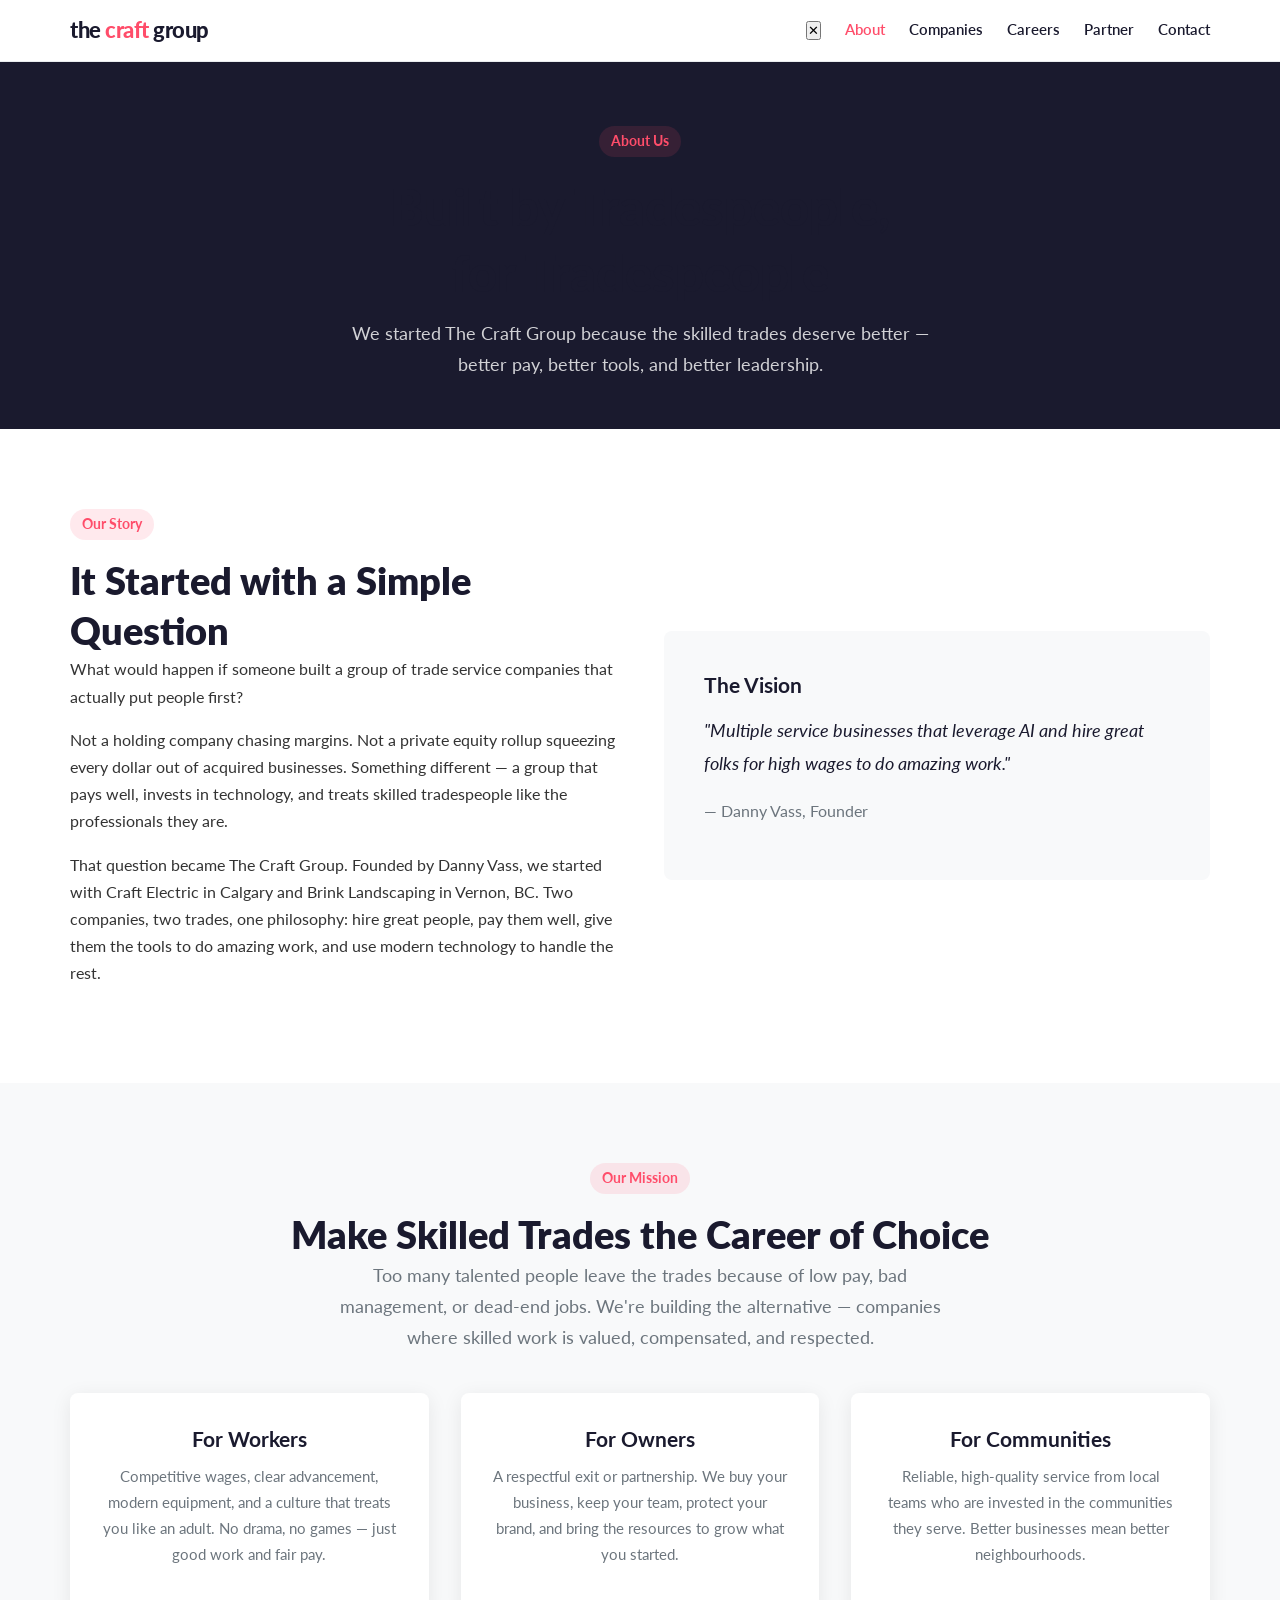
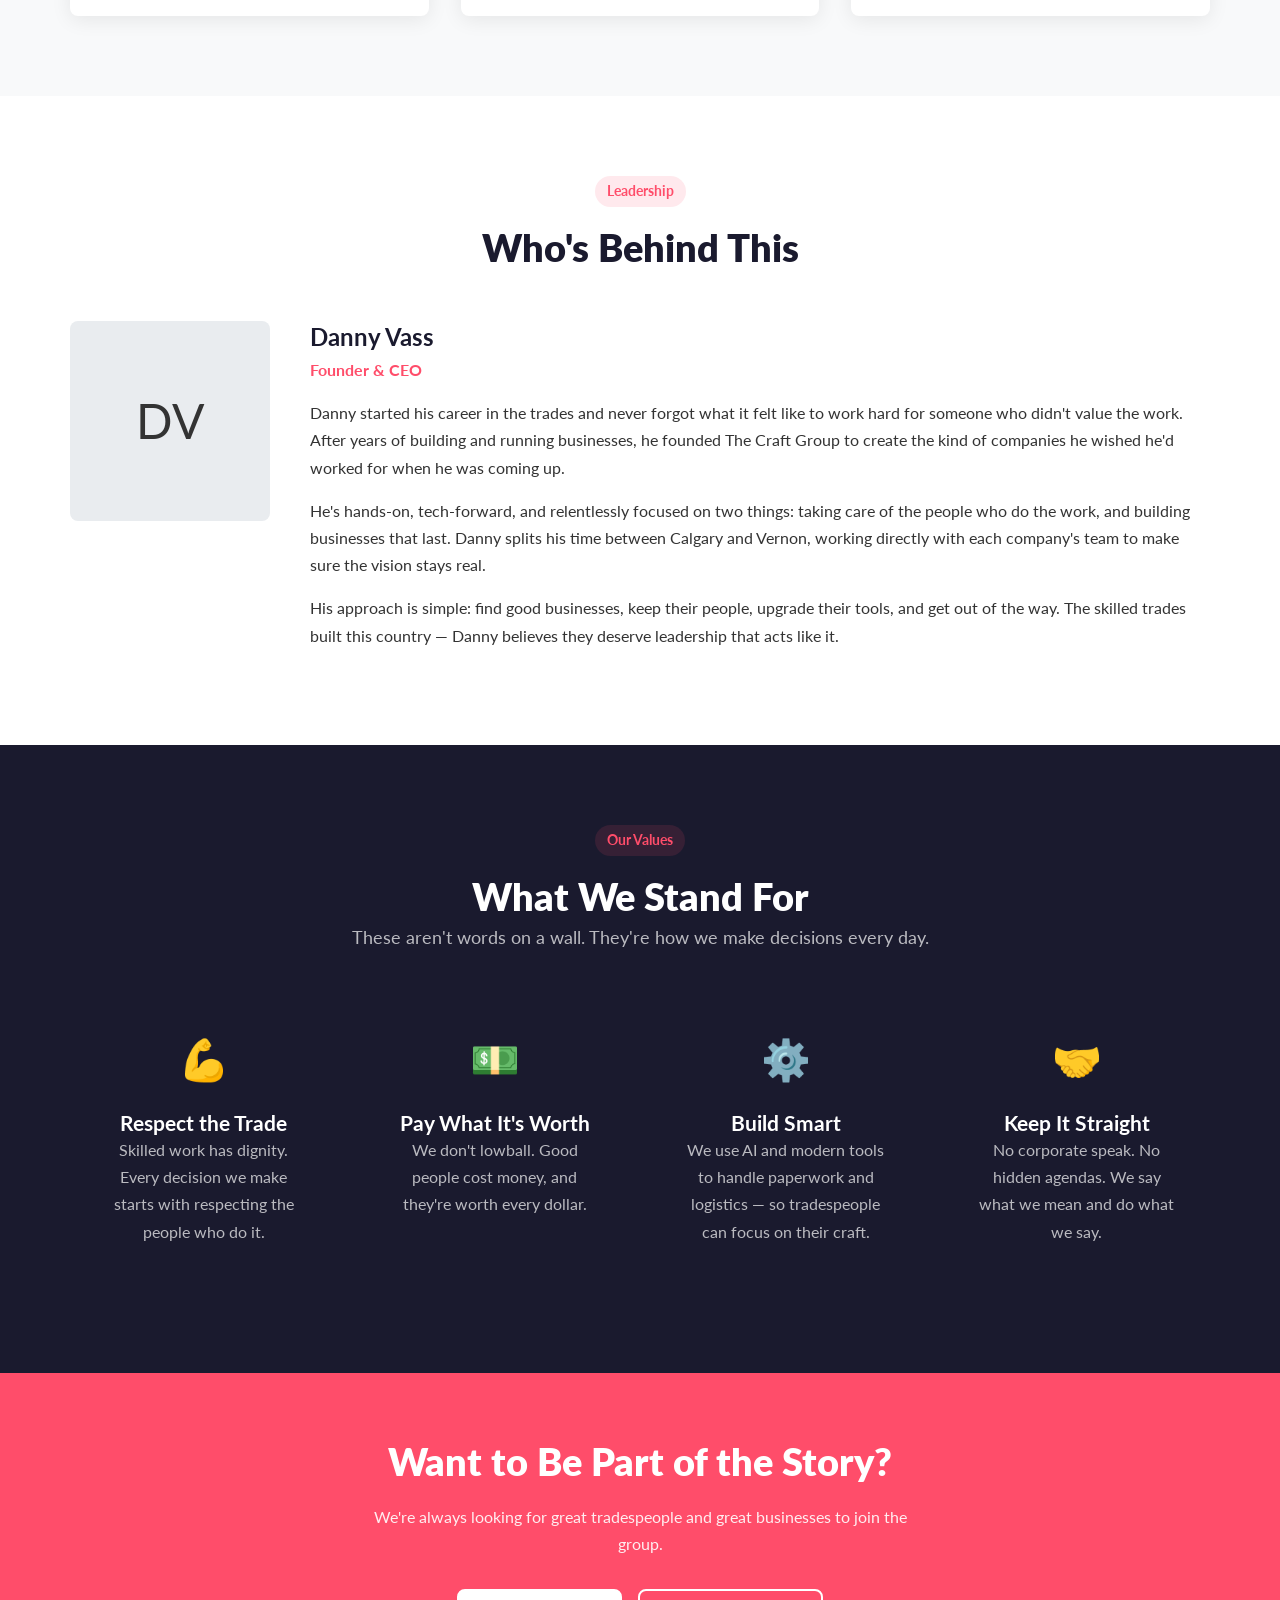
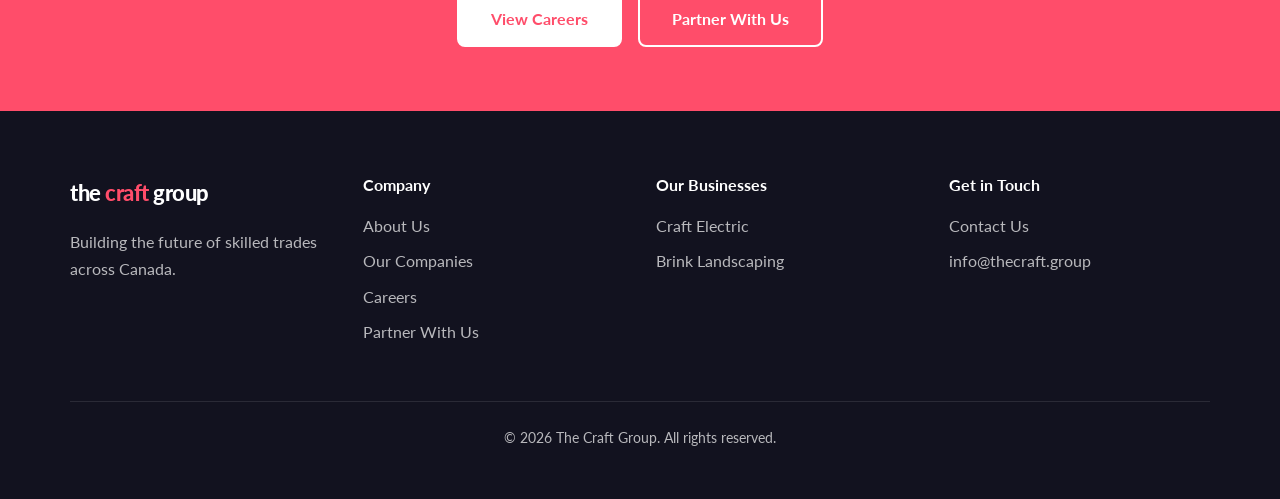
==== about.html @ dfdac496 "Initial commit: Craft Group static site" ====
<!DOCTYPE html>
<html lang="en">
<head>
  <meta charset="UTF-8">
  <meta name="viewport" content="width=device-width, initial-scale=1.0">
  <title>About — The Craft Group</title>
  <meta name="description" content="The Craft Group was founded to build something better for Canadian tradespeople and the business owners who serve them.">
  <meta property="og:title" content="About — The Craft Group">
  <meta property="og:description" content="Our story, mission, and the people behind The Craft Group.">
  <meta property="og:type" content="website">
  <link rel="preconnect" href="https://fonts.googleapis.com">
  <link href="https://fonts.googleapis.com/css2?family=Lato:wght@400;700;900&display=swap" rel="stylesheet">
  <link rel="stylesheet" href="styles.css">
</head>
<body>

  <nav class="nav">
    <div class="container">
      <a href="index.html" class="nav-logo">the <span class="craft">craft</span> group</a>
      <div class="nav-links" id="navLinks">
        <button class="nav-close" id="navClose" aria-label="Close menu">✕</button>
        <a href="about.html" class="active">About</a>
        <a href="companies.html">Companies</a>
        <a href="careers.html">Careers</a>
        <a href="partner.html">Partner</a>
        <a href="contact.html">Contact</a>
      </div>
      <button class="nav-toggle" id="navToggle" aria-label="Open menu">☰</button>
    </div>
  </nav>

  <section class="page-hero">
    <div class="container">
      <span class="tag">About Us</span>
      <h1>Built by Tradespeople,<br>for Tradespeople</h1>
      <p>We started The Craft Group because the skilled trades deserve better — better pay, better tools, and better leadership.</p>
    </div>
  </section>

  <!-- STORY -->
  <section class="section">
    <div class="container">
      <div class="two-col">
        <div>
          <span class="tag">Our Story</span>
          <h2>It Started with a Simple Question</h2>
          <p>What would happen if someone built a group of trade service companies that actually put people first?</p>
          <p>Not a holding company chasing margins. Not a private equity rollup squeezing every dollar out of acquired businesses. Something different — a group that pays well, invests in technology, and treats skilled tradespeople like the professionals they are.</p>
          <p>That question became The Craft Group. Founded by Danny Vass, we started with Craft Electric in Calgary and Brink Landscaping in Vernon, BC. Two companies, two trades, one philosophy: hire great people, pay them well, give them the tools to do amazing work, and use modern technology to handle the rest.</p>
        </div>
        <div style="background:var(--light);border-radius:var(--radius);padding:2.5rem">
          <h3 style="margin-bottom:1rem">The Vision</h3>
          <p style="font-size:1.15rem;font-style:italic;color:var(--dark);line-height:1.8">"Multiple service businesses that leverage AI and hire great folks for high wages to do amazing work."</p>
          <p style="margin-top:1rem;color:var(--gray)">— Danny Vass, Founder</p>
        </div>
      </div>
    </div>
  </section>

  <!-- MISSION -->
  <section class="section bg-light">
    <div class="container text-center">
      <span class="tag">Our Mission</span>
      <h2>Make Skilled Trades the Career of Choice</h2>
      <p class="subtitle">Too many talented people leave the trades because of low pay, bad management, or dead-end jobs. We're building the alternative — companies where skilled work is valued, compensated, and respected.</p>
      <div class="grid-3">
        <div class="card">
          <h3>For Workers</h3>
          <p>Competitive wages, clear advancement, modern equipment, and a culture that treats you like an adult. No drama, no games — just good work and fair pay.</p>
        </div>
        <div class="card">
          <h3>For Owners</h3>
          <p>A respectful exit or partnership. We buy your business, keep your team, protect your brand, and bring the resources to grow what you started.</p>
        </div>
        <div class="card">
          <h3>For Communities</h3>
          <p>Reliable, high-quality service from local teams who are invested in the communities they serve. Better businesses mean better neighbourhoods.</p>
        </div>
      </div>
    </div>
  </section>

  <!-- LEADERSHIP -->
  <section class="section">
    <div class="container">
      <div class="text-center" style="margin-bottom:3rem">
        <span class="tag">Leadership</span>
        <h2>Who's Behind This</h2>
      </div>
      <div class="leader">
        <div class="leader-photo">DV</div>
        <div class="leader-info">
          <h3>Danny Vass</h3>
          <div class="role">Founder & CEO</div>
          <p>Danny started his career in the trades and never forgot what it felt like to work hard for someone who didn't value the work. After years of building and running businesses, he founded The Craft Group to create the kind of companies he wished he'd worked for when he was coming up.</p>
          <p>He's hands-on, tech-forward, and relentlessly focused on two things: taking care of the people who do the work, and building businesses that last. Danny splits his time between Calgary and Vernon, working directly with each company's team to make sure the vision stays real.</p>
          <p>His approach is simple: find good businesses, keep their people, upgrade their tools, and get out of the way. The skilled trades built this country — Danny believes they deserve leadership that acts like it.</p>
        </div>
      </div>
    </div>
  </section>

  <!-- VALUES -->
  <section class="section bg-dark">
    <div class="container text-center">
      <span class="tag">Our Values</span>
      <h2>What We Stand For</h2>
      <p class="subtitle" style="color:rgba(255,255,255,.7)">These aren't words on a wall. They're how we make decisions every day.</p>
      <div class="grid-4">
        <div class="value-card">
          <div class="value-icon">💪</div>
          <h3>Respect the Trade</h3>
          <p style="color:rgba(255,255,255,.7)">Skilled work has dignity. Every decision we make starts with respecting the people who do it.</p>
        </div>
        <div class="value-card">
          <div class="value-icon">💵</div>
          <h3>Pay What It's Worth</h3>
          <p style="color:rgba(255,255,255,.7)">We don't lowball. Good people cost money, and they're worth every dollar.</p>
        </div>
        <div class="value-card">
          <div class="value-icon">⚙️</div>
          <h3>Build Smart</h3>
          <p style="color:rgba(255,255,255,.7)">We use AI and modern tools to handle paperwork and logistics — so tradespeople can focus on their craft.</p>
        </div>
        <div class="value-card">
          <div class="value-icon">🤝</div>
          <h3>Keep It Straight</h3>
          <p style="color:rgba(255,255,255,.7)">No corporate speak. No hidden agendas. We say what we mean and do what we say.</p>
        </div>
      </div>
    </div>
  </section>

  <!-- CTA -->
  <section class="cta-band">
    <div class="container">
      <h2>Want to Be Part of the Story?</h2>
      <p>We're always looking for great tradespeople and great businesses to join the group.</p>
      <div class="btn-group center">
        <a href="careers.html" class="btn">View Careers</a>
        <a href="partner.html" class="btn" style="background:transparent;border-color:#fff;color:#fff">Partner With Us</a>
      </div>
    </div>
  </section>

  <footer class="footer">
    <div class="container">
      <div class="footer-grid">
        <div>
          <div class="nav-logo" style="margin-bottom:1rem;color:#fff">the <span class="craft" style="color:var(--primary)">craft</span> group</div>
          <p>Building the future of skilled trades across Canada.</p>
        </div>
        <div>
          <h4>Company</h4>
          <ul class="footer-links">
            <li><a href="about.html">About Us</a></li>
            <li><a href="companies.html">Our Companies</a></li>
            <li><a href="careers.html">Careers</a></li>
            <li><a href="partner.html">Partner With Us</a></li>
          </ul>
        </div>
        <div>
          <h4>Our Businesses</h4>
          <ul class="footer-links">
            <li><a href="https://craftelectric.ca" target="_blank">Craft Electric</a></li>
            <li><a href="https://brinklandscaping.com" target="_blank">Brink Landscaping</a></li>
          </ul>
        </div>
        <div>
          <h4>Get in Touch</h4>
          <ul class="footer-links">
            <li><a href="contact.html">Contact Us</a></li>
            <li><a href="mailto:info@thecraft.group">info@thecraft.group</a></li>
          </ul>
        </div>
      </div>
      <div class="footer-bottom">
        <p>&copy; 2026 The Craft Group. All rights reserved.</p>
      </div>
    </div>
  </footer>

  <script>
    const toggle=document.getElementById('navToggle');const links=document.getElementById('navLinks');const close=document.getElementById('navClose');
    toggle.addEventListener('click',()=>links.classList.add('open'));close.addEventListener('click',()=>links.classList.remove('open'));
    links.querySelectorAll('a').forEach(a=>a.addEventListener('click',()=>links.classList.remove('open')));
  </script>
</body>
</html>
---- styles.css ----
/* ===== RESET & BASE ===== */
*,*::before,*::after{box-sizing:border-box;margin:0;padding:0}
:root{
  --primary:#FF4D6A;
  --primary-dark:#e0435d;
  --dark:#1a1a2e;
  --darker:#12121f;
  --light:#f8f9fa;
  --white:#ffffff;
  --gray:#6c757d;
  --gray-light:#e9ecef;
  --radius:8px;
  --shadow:0 4px 20px rgba(0,0,0,.08);
  --shadow-hover:0 8px 30px rgba(0,0,0,.12);
  --transition:all .3s ease;
}
html{scroll-behavior:smooth;font-size:16px}
body{font-family:'Lato',sans-serif;color:#333;line-height:1.7;background:var(--white)}
img{max-width:100%;display:block}
a{color:var(--primary);text-decoration:none;transition:var(--transition)}
a:hover{color:var(--primary-dark)}
ul{list-style:none}
h1,h2,h3,h4{line-height:1.3;color:var(--dark)}
h1{font-size:clamp(2rem,5vw,3.2rem);font-weight:900}
h2{font-size:clamp(1.6rem,4vw,2.4rem);font-weight:800}
h3{font-size:1.3rem;font-weight:700}
p{margin-bottom:1rem}

/* ===== UTILITY ===== */
.container{width:90%;max-width:1140px;margin:0 auto}
.section{padding:5rem 0}
.section-sm{padding:3rem 0}
.text-center{text-align:center}
.text-primary{color:var(--primary)}
.bg-dark{background:var(--dark);color:var(--white)}
.bg-dark h1,.bg-dark h2,.bg-dark h3,.bg-dark p{color:var(--white)}
.bg-light{background:var(--light)}
.tag{display:inline-block;background:rgba(255,77,106,.12);color:var(--primary);padding:.25rem .75rem;border-radius:20px;font-size:.85rem;font-weight:700;margin-bottom:1rem}
.subtitle{font-size:1.15rem;color:var(--gray);max-width:640px;margin:0 auto 2.5rem}

/* ===== BUTTONS ===== */
.btn{display:inline-block;padding:.85rem 2rem;border-radius:var(--radius);font-weight:700;font-size:1rem;cursor:pointer;transition:var(--transition);border:2px solid transparent;text-align:center}
.btn-primary{background:var(--primary);color:var(--white);border-color:var(--primary)}
.btn-primary:hover{background:var(--primary-dark);border-color:var(--primary-dark);color:#fff;transform:translateY(-2px);box-shadow:0 6px 20px rgba(255,77,106,.35)}
.btn-outline{background:transparent;color:var(--white);border-color:var(--white)}
.btn-outline:hover{background:var(--white);color:var(--dark);transform:translateY(-2px)}
.btn-outline-dark{background:transparent;color:var(--dark);border-color:var(--dark)}
.btn-outline-dark:hover{background:var(--dark);color:var(--white);transform:translateY(-2px)}
.btn-group{display:flex;gap:1rem;flex-wrap:wrap}
.btn-group.center{justify-content:center}

/* ===== NAV ===== */
.nav{position:sticky;top:0;z-index:1000;background:rgba(255,255,255,.97);backdrop-filter:blur(10px);border-bottom:1px solid var(--gray-light);padding:.75rem 0}
.nav .container{display:flex;align-items:center;justify-content:space-between}
.nav-logo{font-size:1.35rem;font-weight:900;color:var(--dark);letter-spacing:-.5px}
.nav-logo .craft{color:var(--primary)}
.nav-links{display:flex;gap:1.5rem;align-items:center}
.nav-links a{color:var(--dark);font-weight:600;font-size:.95rem;position:relative}
.nav-links a:hover{color:var(--primary)}
.nav-links a.active{color:var(--primary)}
.nav-toggle{display:none;background:none;border:none;font-size:1.5rem;cursor:pointer;color:var(--dark)}

@media(max-width:768px){
  .nav-links{position:fixed;top:0;right:-100%;width:70%;max-width:300px;height:100vh;background:var(--white);flex-direction:column;padding:5rem 2rem 2rem;gap:1.5rem;box-shadow:-4px 0 20px rgba(0,0,0,.1);transition:right .3s ease;z-index:1001}
  .nav-links.open{right:0}
  .nav-toggle{display:block;z-index:1002}
  .nav-close{position:absolute;top:1rem;right:1rem;background:none;border:none;font-size:1.5rem;cursor:pointer}
}

/* ===== HERO ===== */
.hero{background:var(--dark);color:var(--white);padding:6rem 0 5rem;position:relative;overflow:hidden}
.hero::before{content:'';position:absolute;top:-50%;right:-20%;width:600px;height:600px;background:radial-gradient(circle,rgba(255,77,106,.15) 0%,transparent 70%);border-radius:50%}
.hero h1{margin-bottom:1.25rem}
.hero p{font-size:1.2rem;color:rgba(255,255,255,.8);max-width:600px;margin-bottom:2rem}
.hero .btn-group{margin-top:.5rem}

/* ===== CARDS ===== */
.card{background:var(--white);border-radius:var(--radius);padding:2rem;box-shadow:var(--shadow);transition:var(--transition)}
.card:hover{box-shadow:var(--shadow-hover);transform:translateY(-4px)}
.card-icon{width:56px;height:56px;background:rgba(255,77,106,.1);border-radius:12px;display:flex;align-items:center;justify-content:center;font-size:1.5rem;margin-bottom:1.25rem}
.card h3{margin-bottom:.75rem}
.card p{color:var(--gray);font-size:.95rem}

.grid-2{display:grid;grid-template-columns:repeat(auto-fit,minmax(300px,1fr));gap:2rem}
.grid-3{display:grid;grid-template-columns:repeat(auto-fit,minmax(280px,1fr));gap:2rem}
.grid-4{display:grid;grid-template-columns:repeat(auto-fit,minmax(250px,1fr));gap:1.5rem}

/* ===== STATS ===== */
.stats{display:grid;grid-template-columns:repeat(auto-fit,minmax(180px,1fr));gap:2rem;text-align:center}
.stat-number{font-size:2.8rem;font-weight:900;color:var(--primary);line-height:1}
.stat-label{font-size:.95rem;color:var(--gray);margin-top:.5rem}

/* ===== COMPANY CARD ===== */
.company-card{border:2px solid var(--gray-light);border-radius:var(--radius);padding:2.5rem;transition:var(--transition);text-align:center}
.company-card:hover{border-color:var(--primary);box-shadow:var(--shadow-hover);transform:translateY(-4px)}
.company-card .company-name{font-size:1.6rem;font-weight:800;margin-bottom:.5rem}
.company-card .company-location{color:var(--gray);font-size:.95rem;margin-bottom:1rem}
.company-card p{color:#555}
.company-card .btn{margin-top:1.5rem}

/* ===== STEPS ===== */
.steps{counter-reset:step}
.step{counter-increment:step;position:relative;padding-left:4.5rem;margin-bottom:2.5rem}
.step::before{content:counter(step);position:absolute;left:0;top:0;width:3.2rem;height:3.2rem;background:var(--primary);color:var(--white);border-radius:50%;display:flex;align-items:center;justify-content:center;font-weight:800;font-size:1.2rem}
.step h3{margin-bottom:.5rem}
.step p{color:var(--gray)}

/* ===== FORM ===== */
.form-group{margin-bottom:1.25rem}
.form-group label{display:block;font-weight:700;margin-bottom:.4rem;font-size:.95rem}
.form-group input,.form-group textarea,.form-group select{width:100%;padding:.8rem 1rem;border:2px solid var(--gray-light);border-radius:var(--radius);font-family:'Lato',sans-serif;font-size:1rem;transition:var(--transition)}
.form-group input:focus,.form-group textarea:focus,.form-group select:focus{outline:none;border-color:var(--primary);box-shadow:0 0 0 3px rgba(255,77,106,.15)}
textarea{resize:vertical;min-height:120px}
.form-card{background:var(--white);border-radius:var(--radius);padding:2.5rem;box-shadow:var(--shadow);max-width:640px;margin:0 auto}

/* ===== FAQ ===== */
.faq-item{border-bottom:1px solid var(--gray-light);padding:1.25rem 0}
.faq-q{font-weight:700;font-size:1.05rem;cursor:pointer;display:flex;justify-content:space-between;align-items:center}
.faq-q::after{content:'+';font-size:1.4rem;color:var(--primary);transition:var(--transition)}
.faq-item.open .faq-q::after{content:'−'}
.faq-a{max-height:0;overflow:hidden;transition:max-height .3s ease;color:var(--gray)}
.faq-item.open .faq-a{max-height:500px;padding-top:.75rem}

/* ===== BENEFITS ===== */
.benefit{display:flex;gap:1rem;margin-bottom:1.5rem}
.benefit-icon{flex-shrink:0;width:44px;height:44px;background:rgba(255,77,106,.1);border-radius:10px;display:flex;align-items:center;justify-content:center;font-size:1.2rem}
.benefit h4{margin-bottom:.25rem}
.benefit p{color:var(--gray);font-size:.95rem;margin:0}

/* ===== JOB CARDS ===== */
.job-card{border:2px solid var(--gray-light);border-radius:var(--radius);padding:1.75rem;transition:var(--transition)}
.job-card:hover{border-color:var(--primary);box-shadow:var(--shadow)}
.job-card h3{margin-bottom:.25rem}
.job-meta{color:var(--gray);font-size:.9rem;margin-bottom:.75rem}
.job-tags{display:flex;gap:.5rem;flex-wrap:wrap;margin-bottom:1rem}
.job-tag{background:var(--light);color:var(--gray);padding:.2rem .6rem;border-radius:4px;font-size:.8rem;font-weight:600}

/* ===== VALUES ===== */
.value-card{text-align:center;padding:2rem}
.value-icon{font-size:2.5rem;margin-bottom:1rem}

/* ===== CTA BAND ===== */
.cta-band{background:var(--primary);color:var(--white);padding:4rem 0;text-align:center}
.cta-band h2{color:var(--white);margin-bottom:1rem}
.cta-band p{color:rgba(255,255,255,.9);max-width:540px;margin:0 auto 2rem}
.cta-band .btn{background:var(--white);color:var(--primary);border-color:var(--white)}
.cta-band .btn:hover{background:transparent;color:var(--white);transform:translateY(-2px)}

/* ===== FOOTER ===== */
.footer{background:var(--darker);color:rgba(255,255,255,.7);padding:4rem 0 2rem}
.footer h4{color:var(--white);margin-bottom:1rem;font-size:1rem}
.footer a{color:rgba(255,255,255,.7)}
.footer a:hover{color:var(--primary)}
.footer-grid{display:grid;grid-template-columns:repeat(auto-fit,minmax(200px,1fr));gap:2rem;margin-bottom:3rem}
.footer-links li{margin-bottom:.5rem}
.footer-bottom{border-top:1px solid rgba(255,255,255,.1);padding-top:1.5rem;text-align:center;font-size:.9rem}

/* ===== LEADER ===== */
.leader{display:flex;gap:2.5rem;align-items:flex-start;flex-wrap:wrap}
.leader-photo{width:200px;height:200px;border-radius:var(--radius);background:var(--gray-light);display:flex;align-items:center;justify-content:center;font-size:3rem;flex-shrink:0}
.leader-info{flex:1;min-width:280px}
.leader-info h3{font-size:1.5rem;margin-bottom:.25rem}
.leader-info .role{color:var(--primary);font-weight:700;margin-bottom:1rem}

/* ===== PAGE HERO (smaller) ===== */
.page-hero{background:var(--dark);color:var(--white);padding:4rem 0 3rem;text-align:center}
.page-hero h1{margin-bottom:.75rem}
.page-hero p{color:rgba(255,255,255,.8);font-size:1.15rem;max-width:600px;margin:0 auto}

/* ===== TEASER ===== */
.teaser{border:2px dashed var(--gray-light);border-radius:var(--radius);padding:3rem;text-align:center;color:var(--gray)}
.teaser h3{color:var(--gray)}

/* ===== TWO COL ===== */
.two-col{display:grid;grid-template-columns:1fr 1fr;gap:3rem;align-items:center}
@media(max-width:768px){.two-col{grid-template-columns:1fr}}

/* ===== RESPONSIVE ===== */
@media(max-width:768px){
  .hero{padding:4rem 0 3rem}
  .section{padding:3.5rem 0}
  .stats{grid-template-columns:repeat(2,1fr)}
  .leader{flex-direction:column;align-items:center;text-align:center}
}
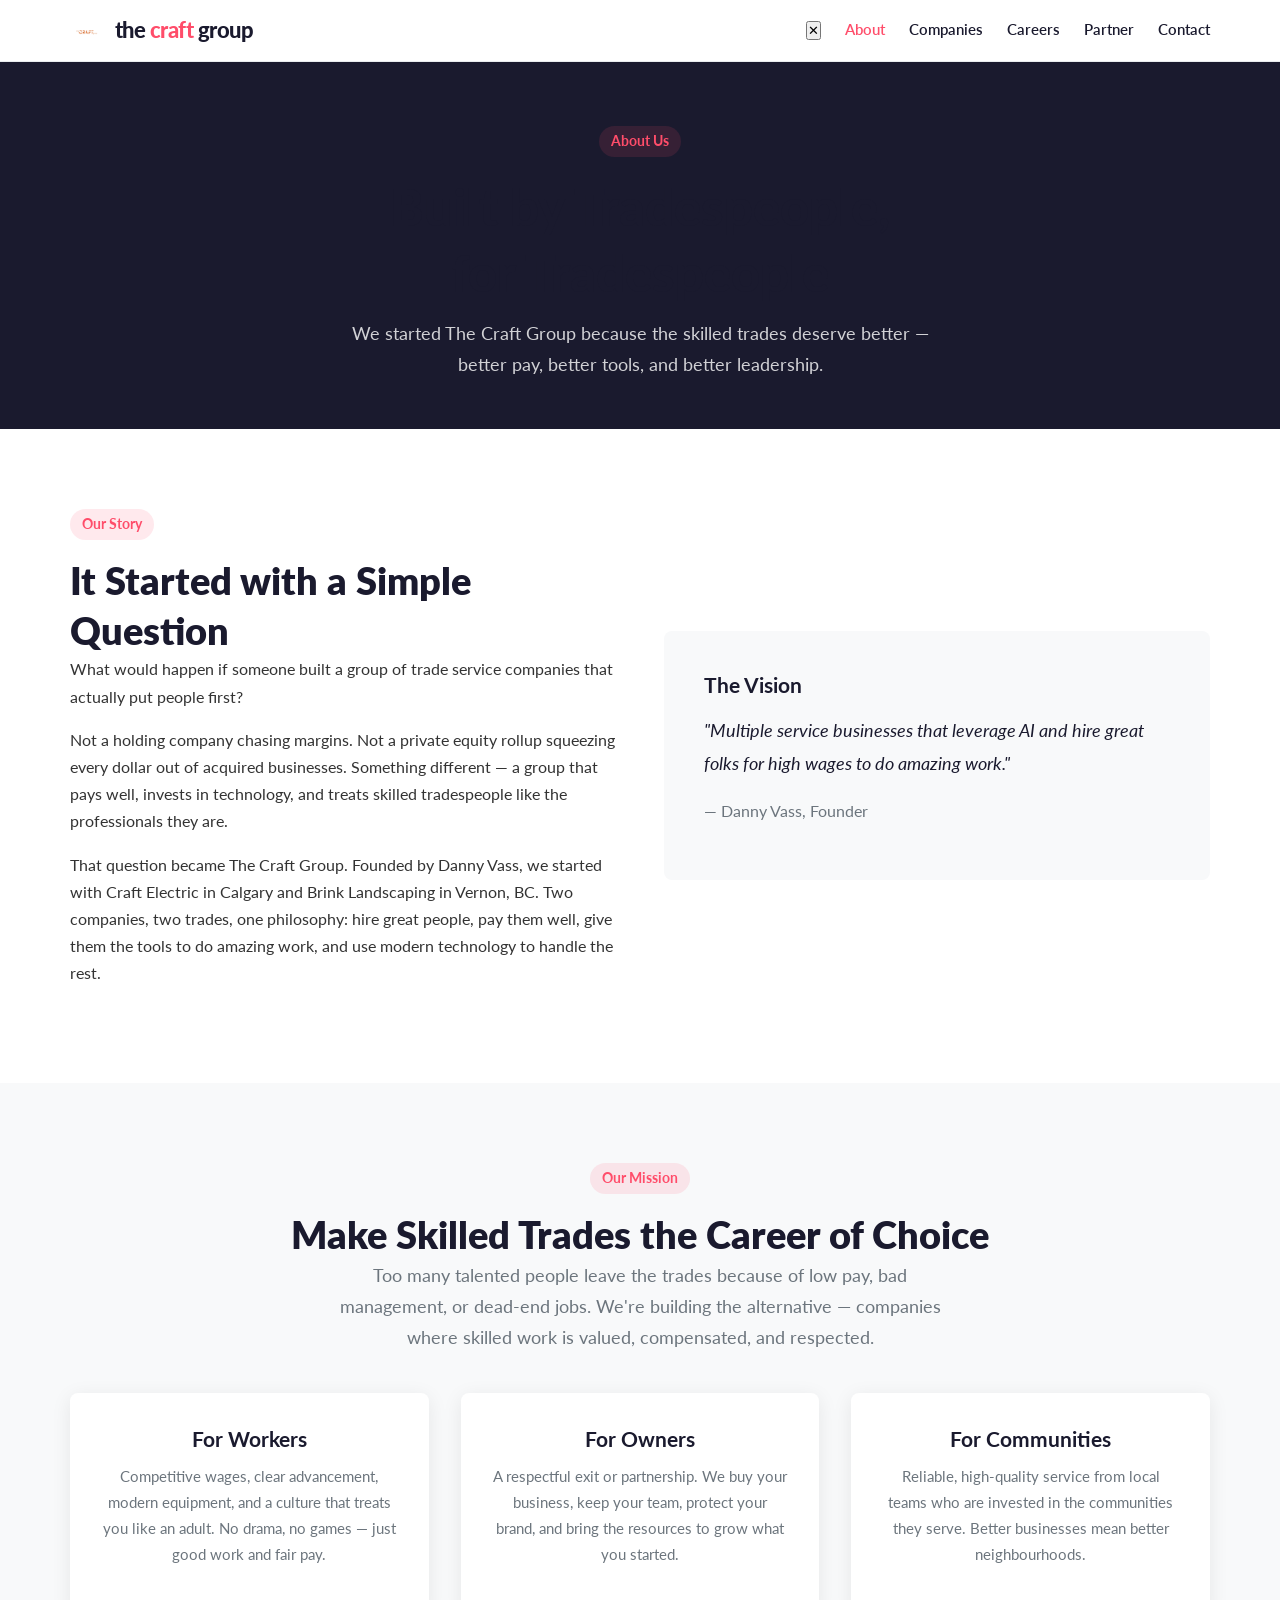
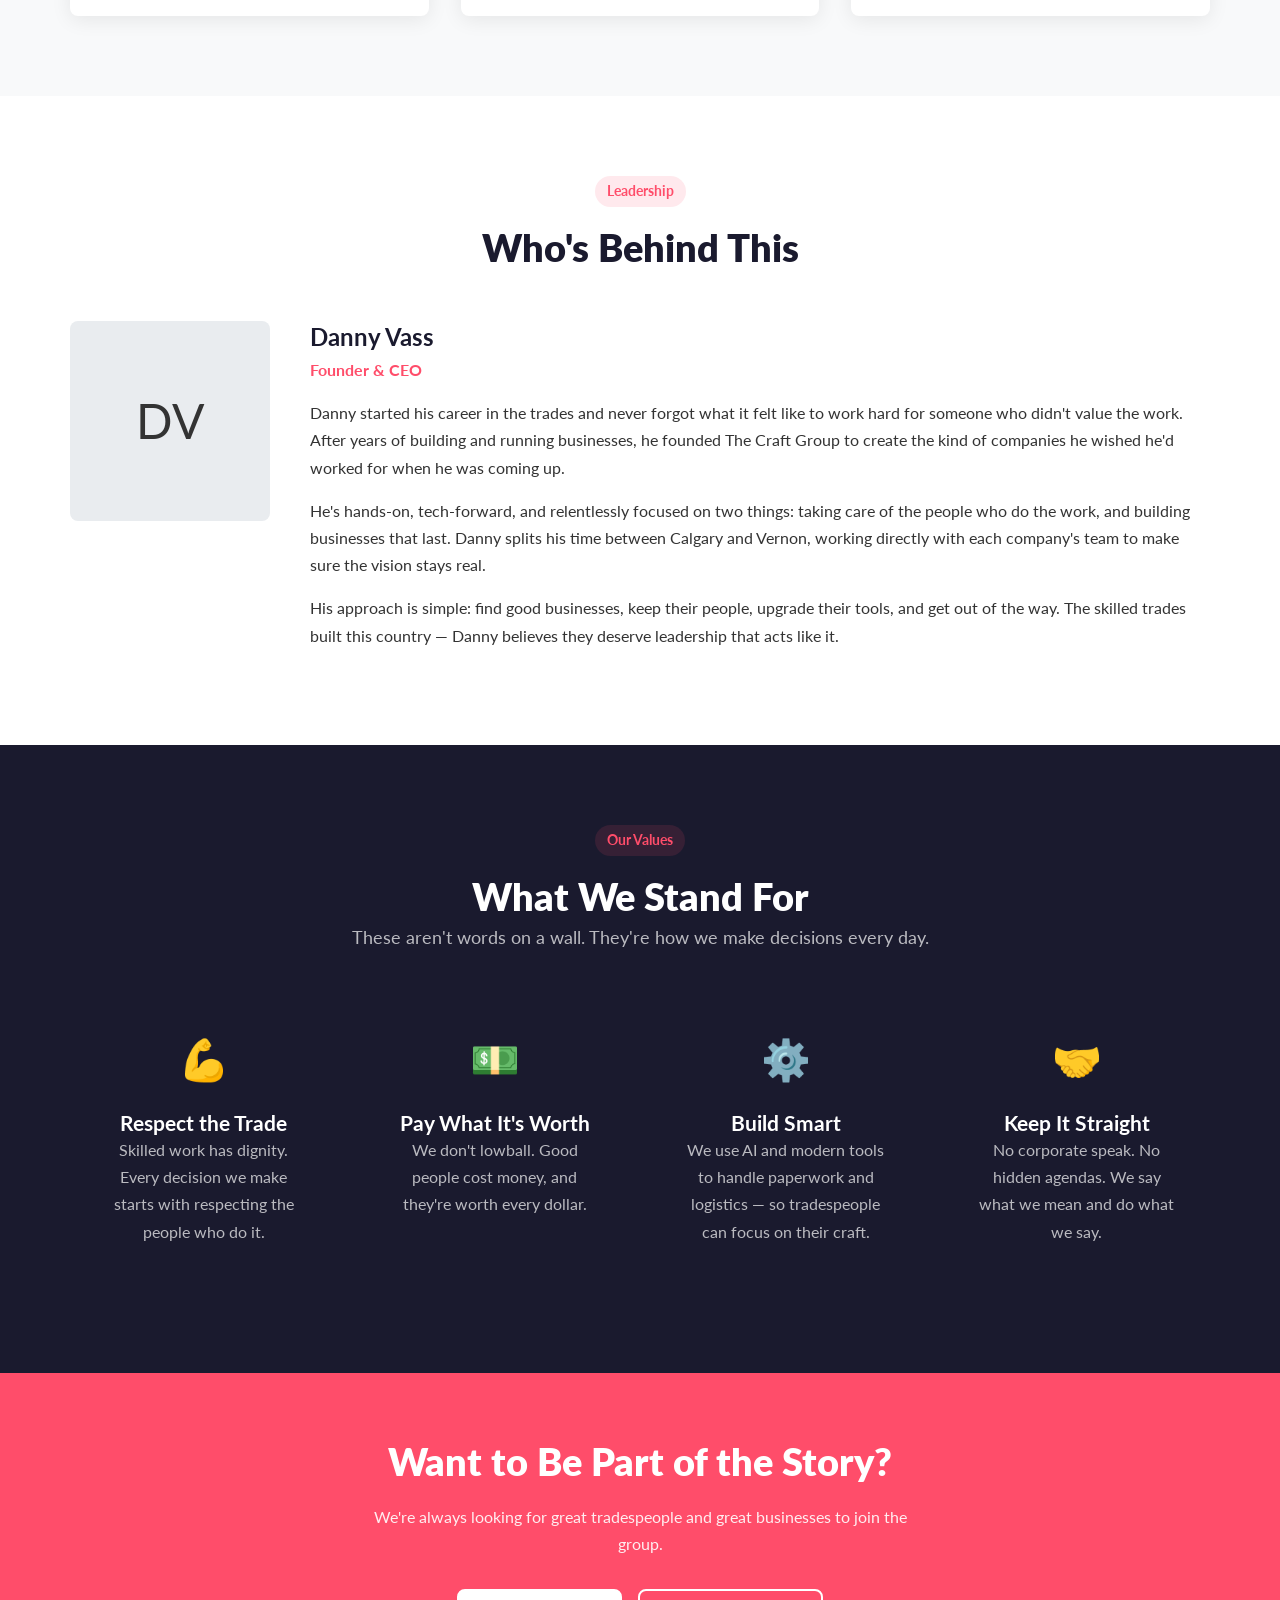
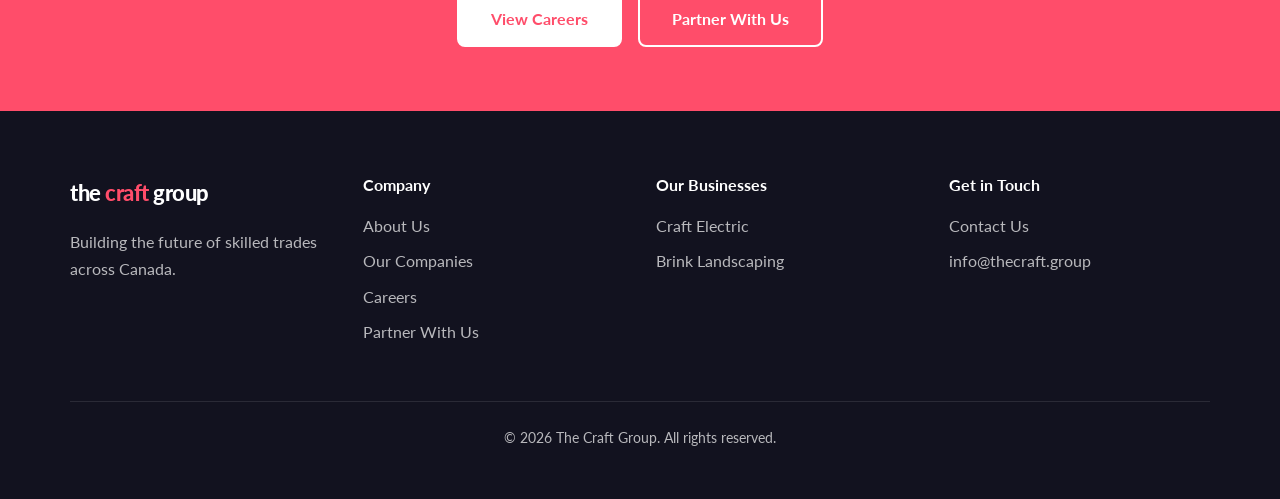
==== commit 04165119: "Add logo, favicons, sitemap, robots.txt" ====
--- a/about.html
+++ b/about.html
@@ -3,6 +3,9 @@
 <head>
   <meta charset="UTF-8">
   <meta name="viewport" content="width=device-width, initial-scale=1.0">
+  <link rel="icon" type="image/png" sizes="32x32" href="favicon-32.png">
+  <link rel="icon" type="image/png" sizes="16x16" href="favicon-16.png">
+  <link rel="apple-touch-icon" sizes="180x180" href="favicon-180.png">
   <title>About — The Craft Group</title>
   <meta name="description" content="The Craft Group was founded to build something better for Canadian tradespeople and the business owners who serve them.">
   <meta property="og:title" content="About — The Craft Group">
@@ -16,7 +19,7 @@
 
   <nav class="nav">
     <div class="container">
-      <a href="index.html" class="nav-logo">the <span class="craft">craft</span> group</a>
+      <a href="index.html" class="nav-logo"><img src="logo.png" alt="The Craft Group" class="nav-logo-img"> the <span class="craft">craft</span> group</a>
       <div class="nav-links" id="navLinks">
         <button class="nav-close" id="navClose" aria-label="Close menu">✕</button>
         <a href="about.html" class="active">About</a>
--- a/styles.css
+++ b/styles.css
@@ -54,6 +54,7 @@
 .nav .container{display:flex;align-items:center;justify-content:space-between}
 .nav-logo{font-size:1.35rem;font-weight:900;color:var(--dark);letter-spacing:-.5px}
 .nav-logo .craft{color:var(--primary)}
+.nav-logo-img{height:32px;width:auto;display:inline-block;vertical-align:middle;margin-right:.5rem}
 .nav-links{display:flex;gap:1.5rem;align-items:center}
 .nav-links a{color:var(--dark);font-weight:600;font-size:.95rem;position:relative}
 .nav-links a:hover{color:var(--primary)}
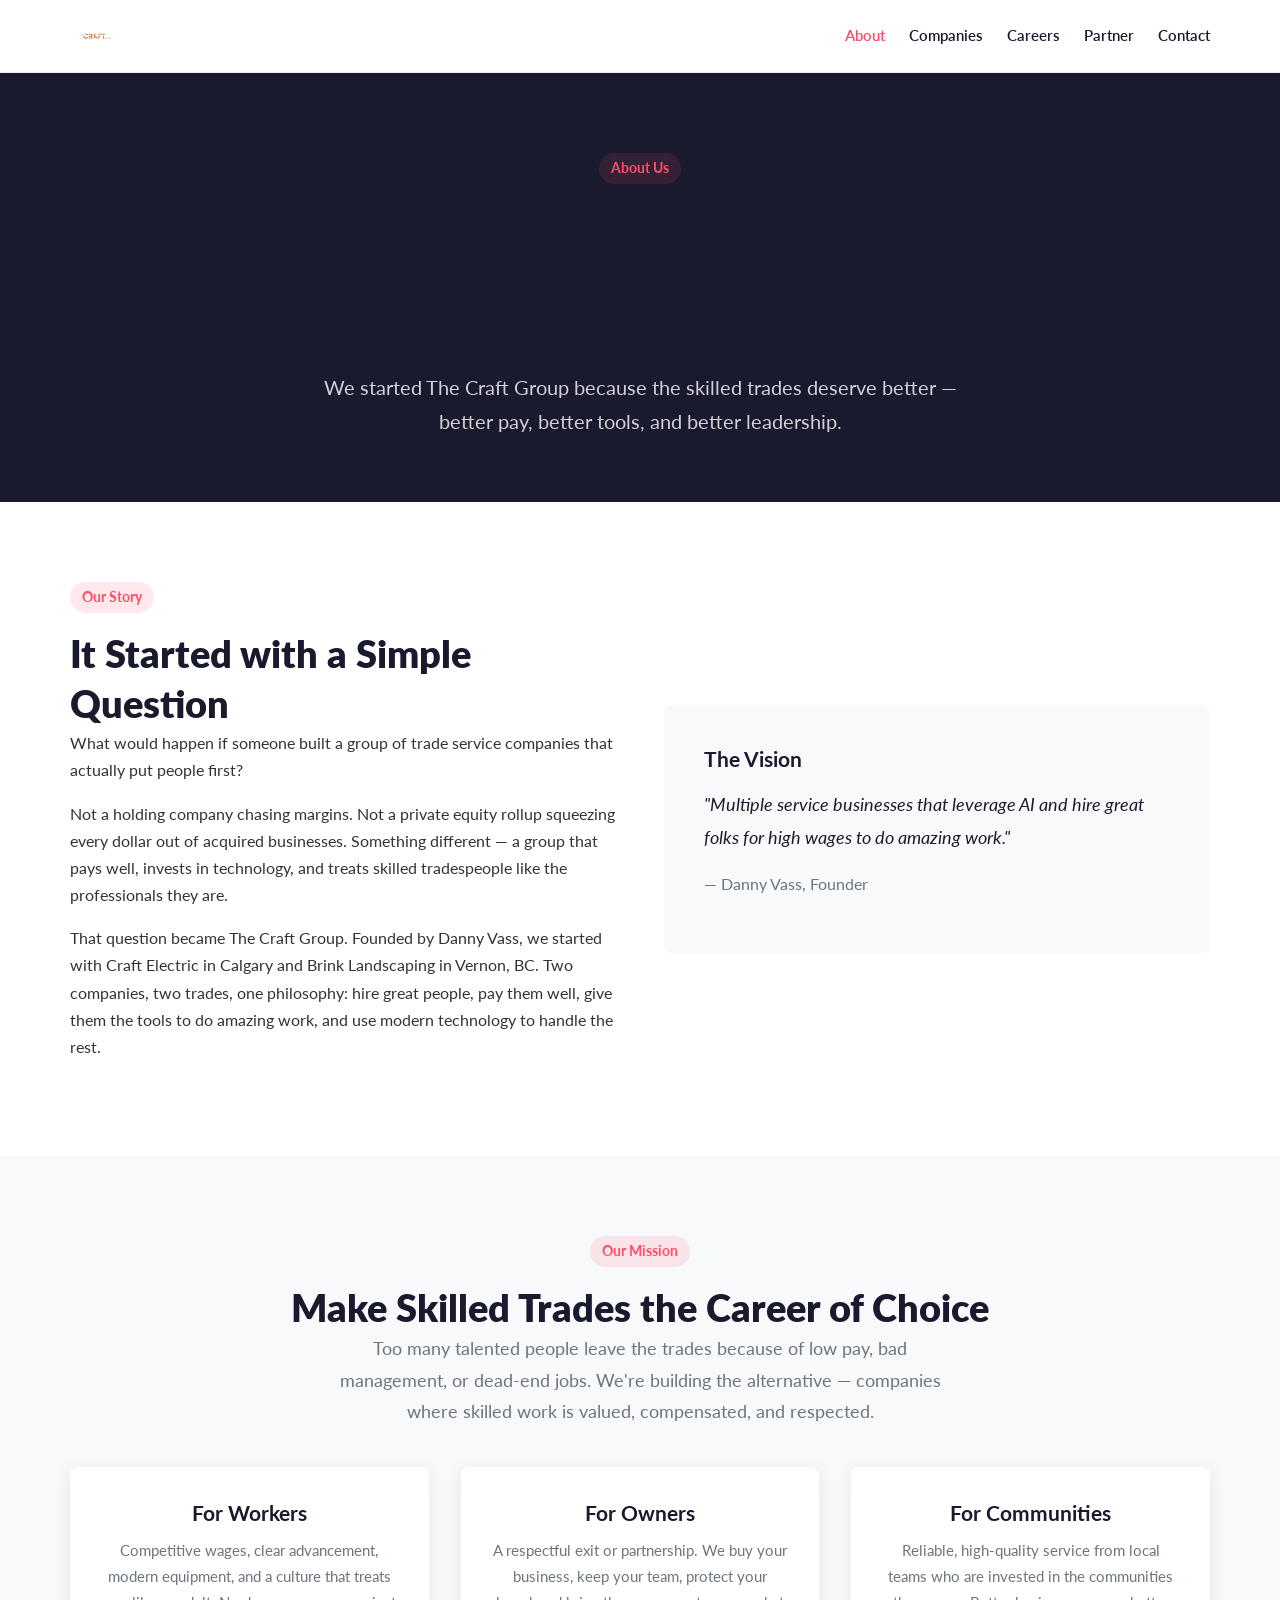
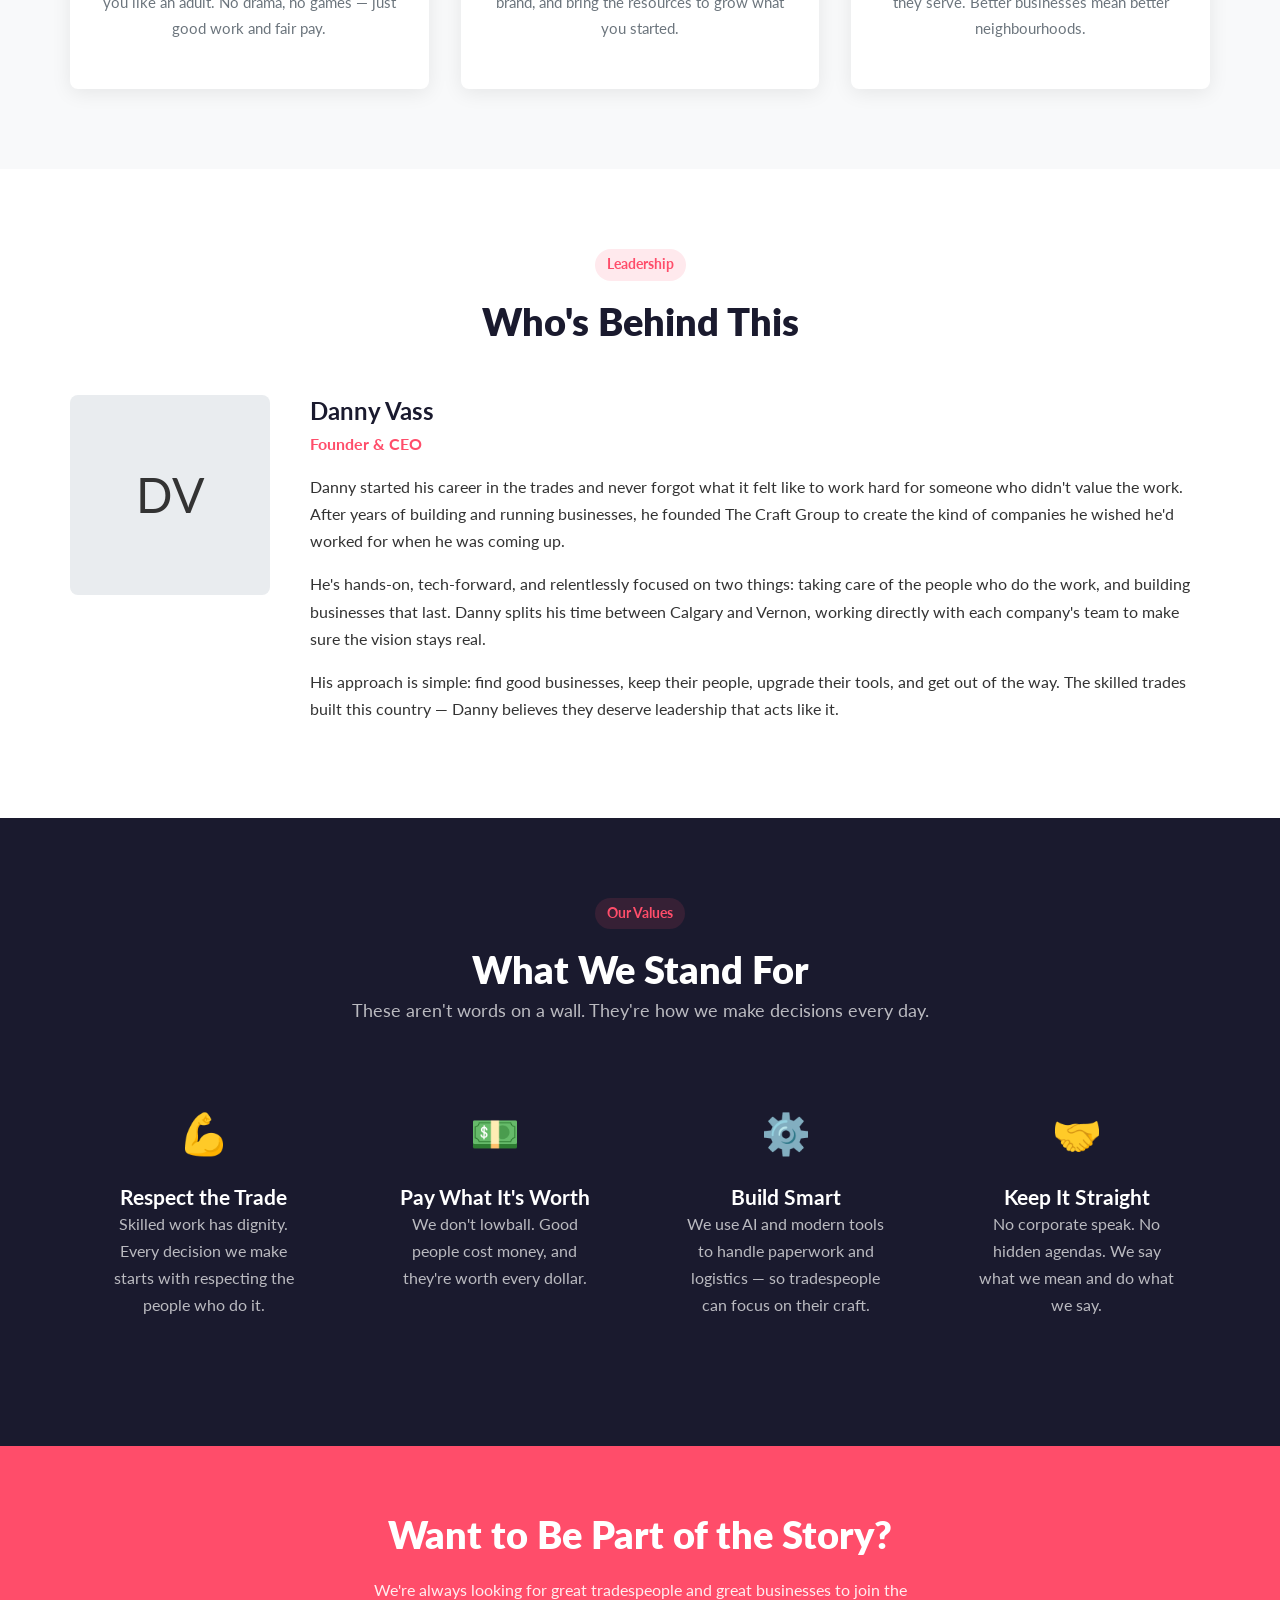
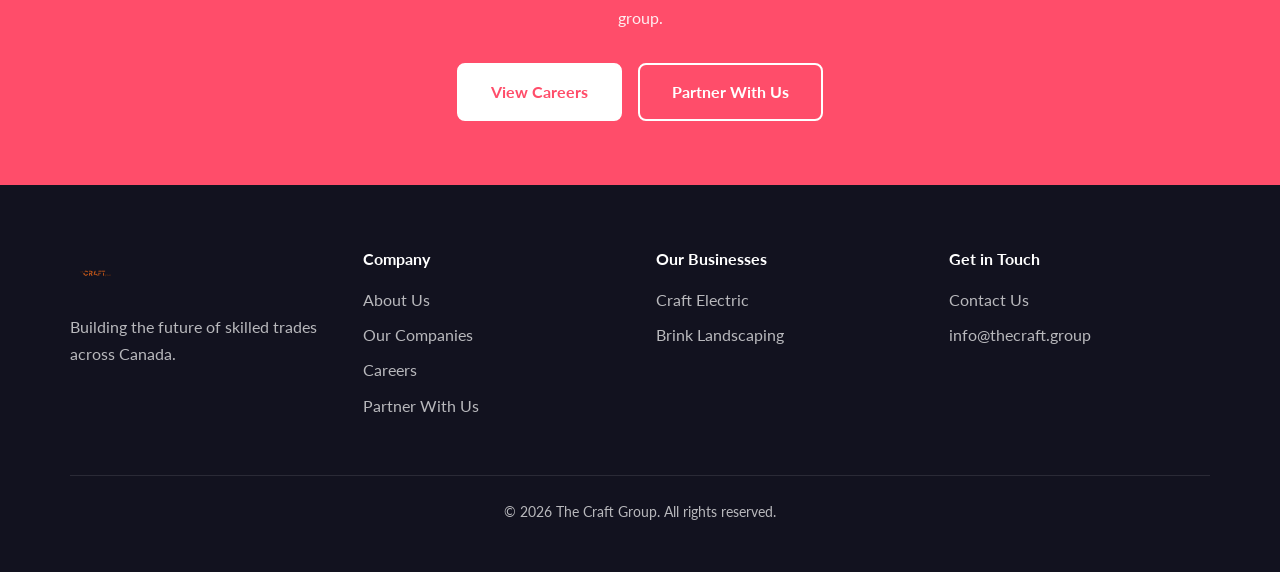
==== commit 7e136965: "Hero video, bigger logo, company branding, UI fixes" ====
--- a/about.html
+++ b/about.html
@@ -19,7 +19,7 @@
 
   <nav class="nav">
     <div class="container">
-      <a href="index.html" class="nav-logo"><img src="logo.png" alt="The Craft Group" class="nav-logo-img"> the <span class="craft">craft</span> group</a>
+      <a href="index.html" class="nav-logo"><img src="logo.png" alt="The Craft Group" class="nav-logo-img"></a>
       <div class="nav-links" id="navLinks">
         <button class="nav-close" id="navClose" aria-label="Close menu">✕</button>
         <a href="about.html" class="active">About</a>
@@ -150,7 +150,7 @@
     <div class="container">
       <div class="footer-grid">
         <div>
-          <div class="nav-logo" style="margin-bottom:1rem;color:#fff">the <span class="craft" style="color:var(--primary)">craft</span> group</div>
+          <div style="margin-bottom:1rem"><img src="logo.png" alt="The Craft Group" style="height:48px;width:auto"></div>
           <p>Building the future of skilled trades across Canada.</p>
         </div>
         <div>
--- a/styles.css
+++ b/styles.css
@@ -52,9 +52,11 @@
 /* ===== NAV ===== */
 .nav{position:sticky;top:0;z-index:1000;background:rgba(255,255,255,.97);backdrop-filter:blur(10px);border-bottom:1px solid var(--gray-light);padding:.75rem 0}
 .nav .container{display:flex;align-items:center;justify-content:space-between}
-.nav-logo{font-size:1.35rem;font-weight:900;color:var(--dark);letter-spacing:-.5px}
+.nav-logo{font-size:1.35rem;font-weight:900;color:var(--dark);letter-spacing:-.5px;display:flex;align-items:center}
 .nav-logo .craft{color:var(--primary)}
-.nav-logo-img{height:32px;width:auto;display:inline-block;vertical-align:middle;margin-right:.5rem}
+.nav-close{display:none}
+.nav-logo-img{height:48px;width:auto;display:inline-block;vertical-align:middle;margin-right:.75rem}
+@media(max-width:768px){.nav-logo-img{height:36px}}
 .nav-links{display:flex;gap:1.5rem;align-items:center}
 .nav-links a{color:var(--dark);font-weight:600;font-size:.95rem;position:relative}
 .nav-links a:hover{color:var(--primary)}
@@ -65,12 +67,14 @@
   .nav-links{position:fixed;top:0;right:-100%;width:70%;max-width:300px;height:100vh;background:var(--white);flex-direction:column;padding:5rem 2rem 2rem;gap:1.5rem;box-shadow:-4px 0 20px rgba(0,0,0,.1);transition:right .3s ease;z-index:1001}
   .nav-links.open{right:0}
   .nav-toggle{display:block;z-index:1002}
-  .nav-close{position:absolute;top:1rem;right:1rem;background:none;border:none;font-size:1.5rem;cursor:pointer}
+  .nav-close{display:block;position:absolute;top:1rem;right:1rem;background:none;border:none;font-size:1.5rem;cursor:pointer}
 }
 
 /* ===== HERO ===== */
 .hero{background:var(--dark);color:var(--white);padding:6rem 0 5rem;position:relative;overflow:hidden}
-.hero::before{content:'';position:absolute;top:-50%;right:-20%;width:600px;height:600px;background:radial-gradient(circle,rgba(255,77,106,.15) 0%,transparent 70%);border-radius:50%}
+.hero::before{content:'';position:absolute;top:0;left:0;width:100%;height:100%;background:rgba(26,26,46,.65);z-index:1}
+.hero .container{position:relative;z-index:2}
+.hero-video{position:absolute;top:0;left:0;width:100%;height:100%;object-fit:cover;z-index:0}
 .hero h1{margin-bottom:1.25rem}
 .hero p{font-size:1.2rem;color:rgba(255,255,255,.8);max-width:600px;margin-bottom:2rem}
 .hero .btn-group{margin-top:.5rem}
@@ -94,6 +98,11 @@
 /* ===== COMPANY CARD ===== */
 .company-card{border:2px solid var(--gray-light);border-radius:var(--radius);padding:2.5rem;transition:var(--transition);text-align:center}
 .company-card:hover{border-color:var(--primary);box-shadow:var(--shadow-hover);transform:translateY(-4px)}
+.company-card .company-logo{height:60px;width:auto;margin:0 auto 1rem;display:block;object-fit:contain}
+/* Craft Electric brand: slate blue/gold #f5a623, dark #1f2328 */
+.brand-craft-electric{--brand:#1f2328;--brand-accent:#f5a623}
+/* Brink Landscaping brand: green #30813f, dark green #102c15, copper #c76a2a */
+.brand-brink{--brand:#30813f;--brand-accent:#c76a2a}
 .company-card .company-name{font-size:1.6rem;font-weight:800;margin-bottom:.5rem}
 .company-card .company-location{color:var(--gray);font-size:.95rem;margin-bottom:1rem}
 .company-card p{color:#555}
@@ -164,9 +173,9 @@
 .leader-info .role{color:var(--primary);font-weight:700;margin-bottom:1rem}
 
 /* ===== PAGE HERO (smaller) ===== */
-.page-hero{background:var(--dark);color:var(--white);padding:4rem 0 3rem;text-align:center}
-.page-hero h1{margin-bottom:.75rem}
-.page-hero p{color:rgba(255,255,255,.8);font-size:1.15rem;max-width:600px;margin:0 auto}
+.page-hero{background:var(--dark);color:var(--white);padding:5rem 0 4rem;text-align:center}
+.page-hero h1{margin-bottom:.75rem;font-size:clamp(2.4rem,6vw,3.8rem)}
+.page-hero p{color:rgba(255,255,255,.8);font-size:1.25rem;max-width:640px;margin:0 auto}
 
 /* ===== TEASER ===== */
 .teaser{border:2px dashed var(--gray-light);border-radius:var(--radius);padding:3rem;text-align:center;color:var(--gray)}
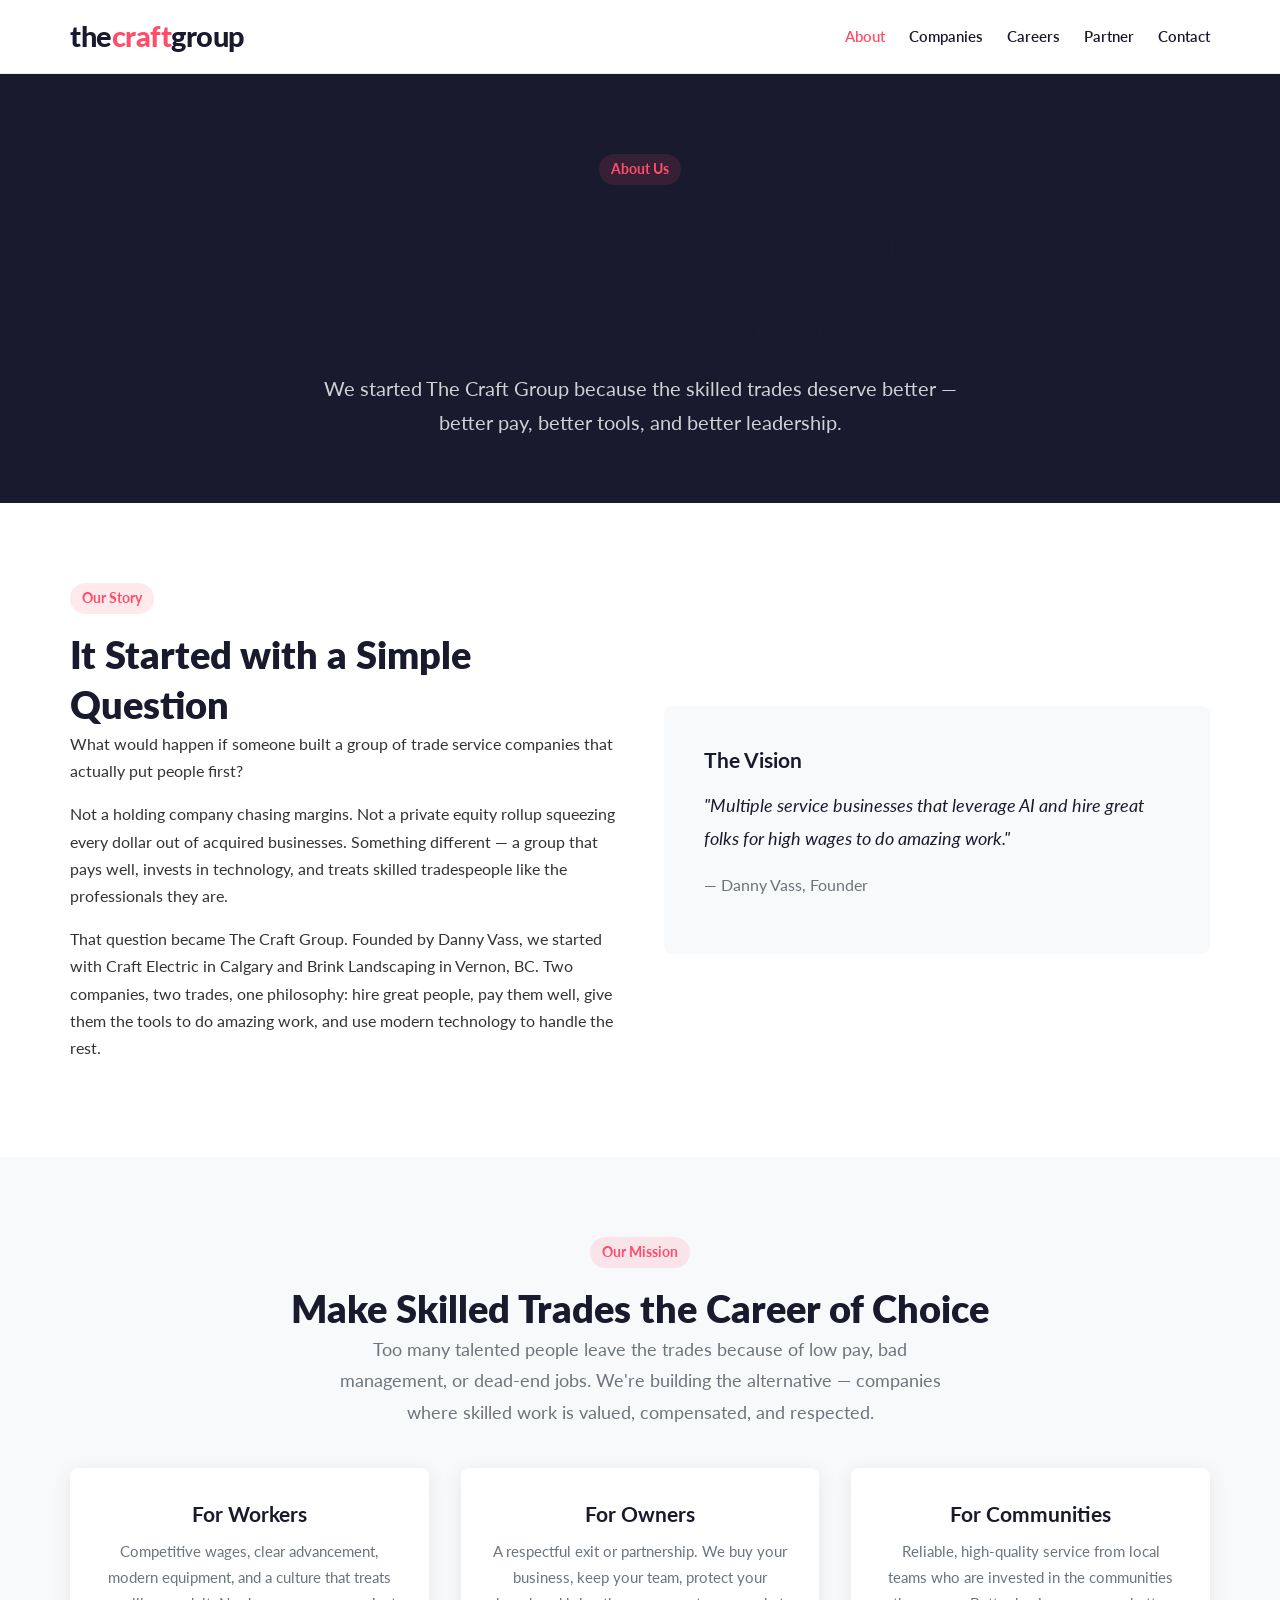
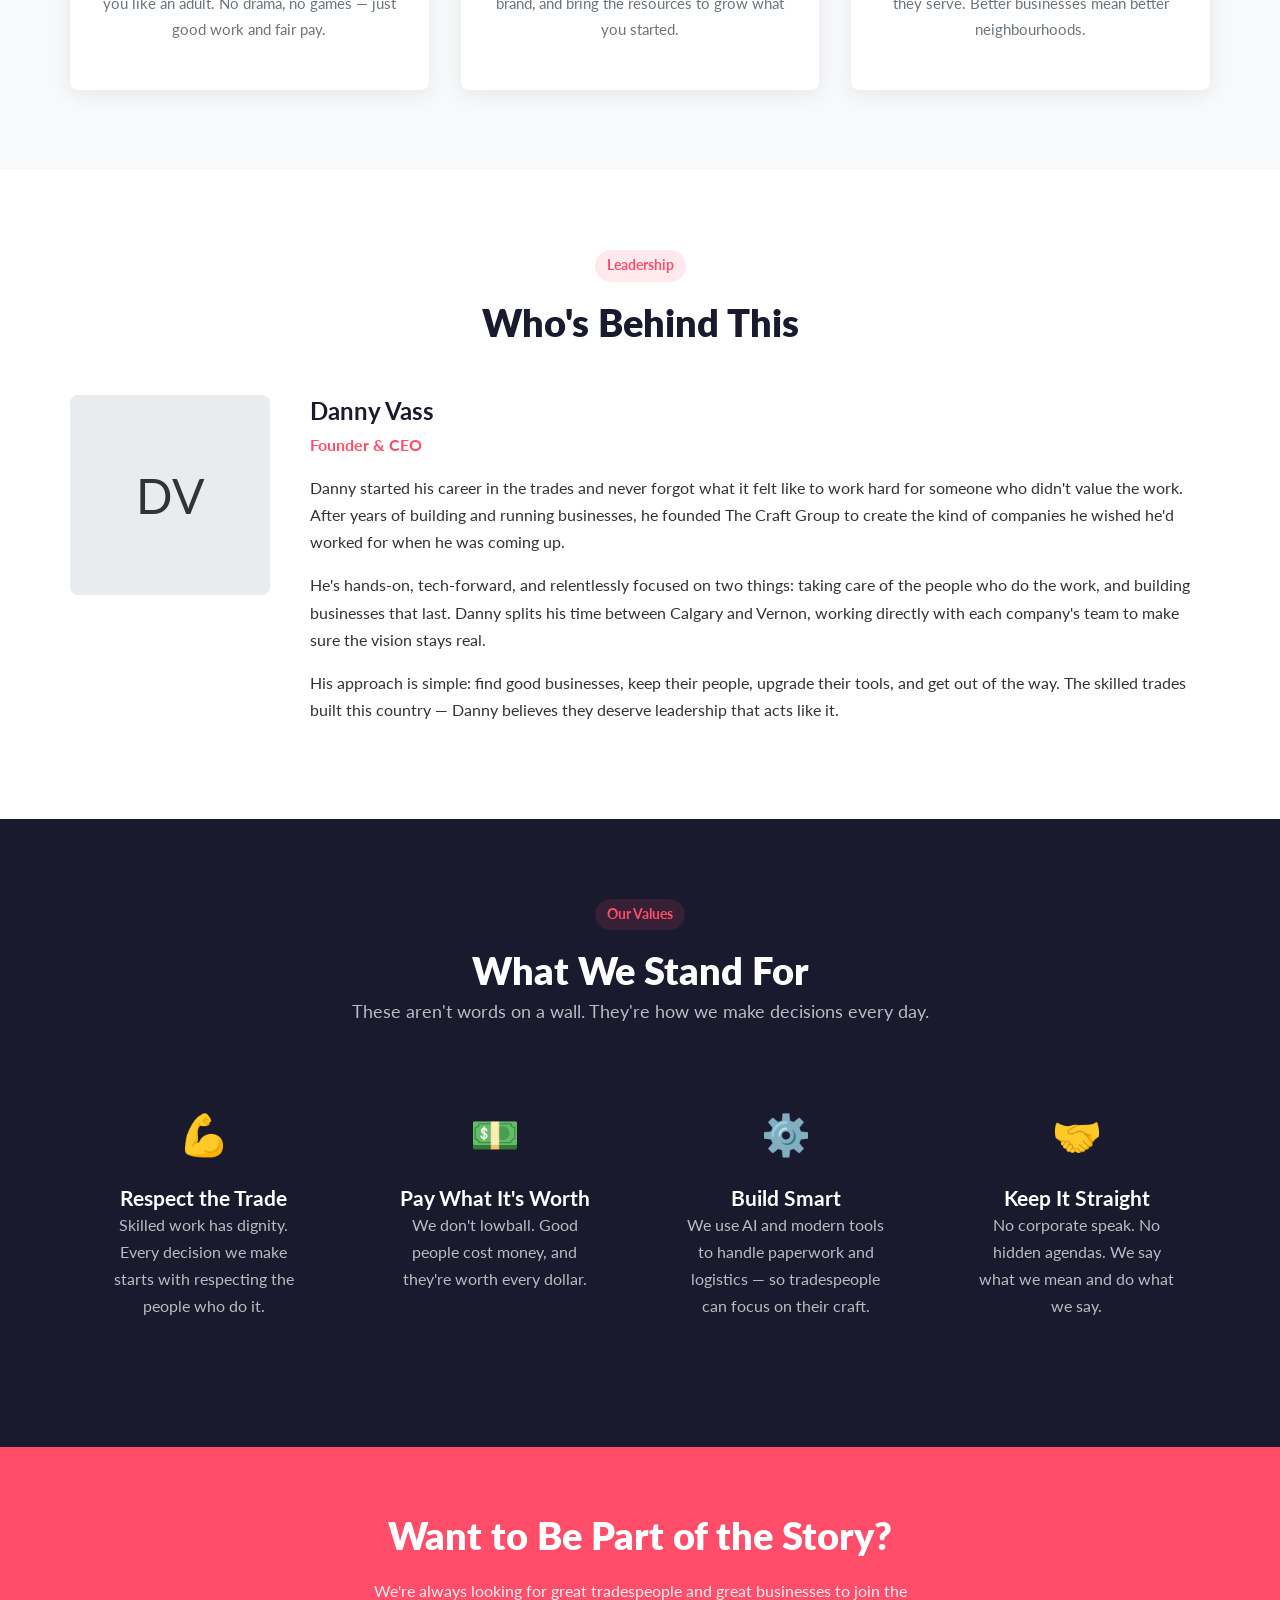
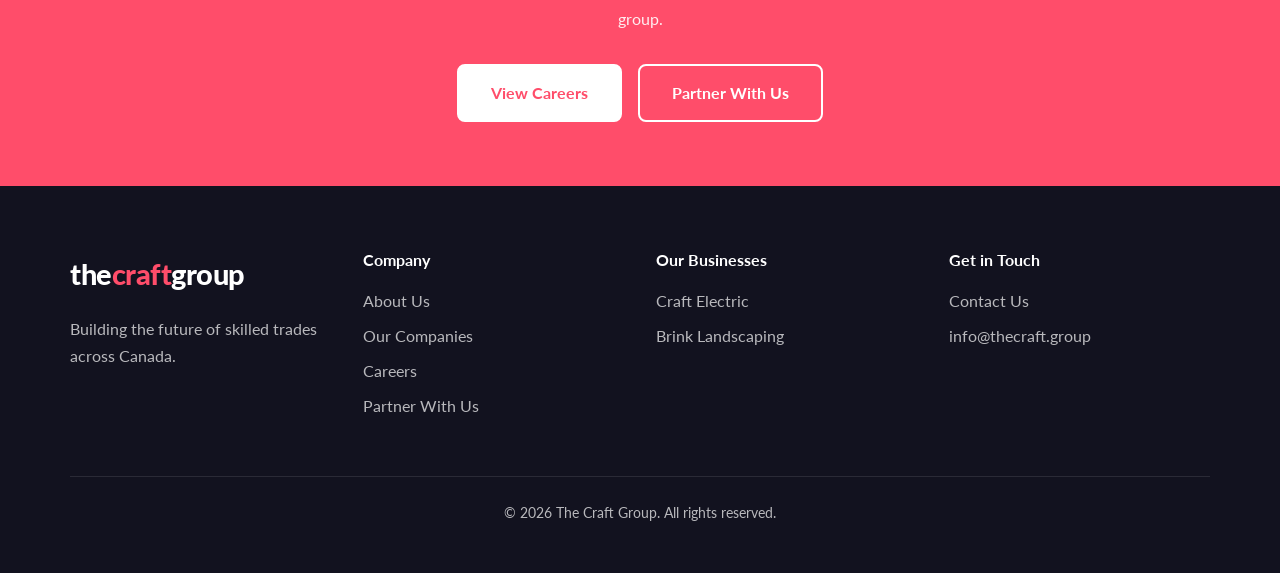
==== commit 77a1d4bc: "Restore text logo, make it bigger (1.8rem)" ====
--- a/about.html
+++ b/about.html
@@ -19,7 +19,7 @@
 
   <nav class="nav">
     <div class="container">
-      <a href="index.html" class="nav-logo"><img src="logo.png" alt="The Craft Group" class="nav-logo-img"></a>
+      <a href="index.html" class="nav-logo">the <span class="craft">craft</span> group</a>
       <div class="nav-links" id="navLinks">
         <button class="nav-close" id="navClose" aria-label="Close menu">✕</button>
         <a href="about.html" class="active">About</a>
@@ -150,7 +150,7 @@
     <div class="container">
       <div class="footer-grid">
         <div>
-          <div style="margin-bottom:1rem"><img src="logo.png" alt="The Craft Group" style="height:48px;width:auto"></div>
+          <div class="nav-logo" style="margin-bottom:1rem;color:#fff;font-size:1.8rem">the <span class="craft" style="color:var(--primary)">craft</span> group</div>
           <p>Building the future of skilled trades across Canada.</p>
         </div>
         <div>
--- a/styles.css
+++ b/styles.css
@@ -52,7 +52,7 @@
 /* ===== NAV ===== */
 .nav{position:sticky;top:0;z-index:1000;background:rgba(255,255,255,.97);backdrop-filter:blur(10px);border-bottom:1px solid var(--gray-light);padding:.75rem 0}
 .nav .container{display:flex;align-items:center;justify-content:space-between}
-.nav-logo{font-size:1.35rem;font-weight:900;color:var(--dark);letter-spacing:-.5px;display:flex;align-items:center}
+.nav-logo{font-size:1.8rem;font-weight:900;color:var(--dark);letter-spacing:-.5px;display:flex;align-items:center}
 .nav-logo .craft{color:var(--primary)}
 .nav-close{display:none}
 .nav-logo-img{height:48px;width:auto;display:inline-block;vertical-align:middle;margin-right:.75rem}
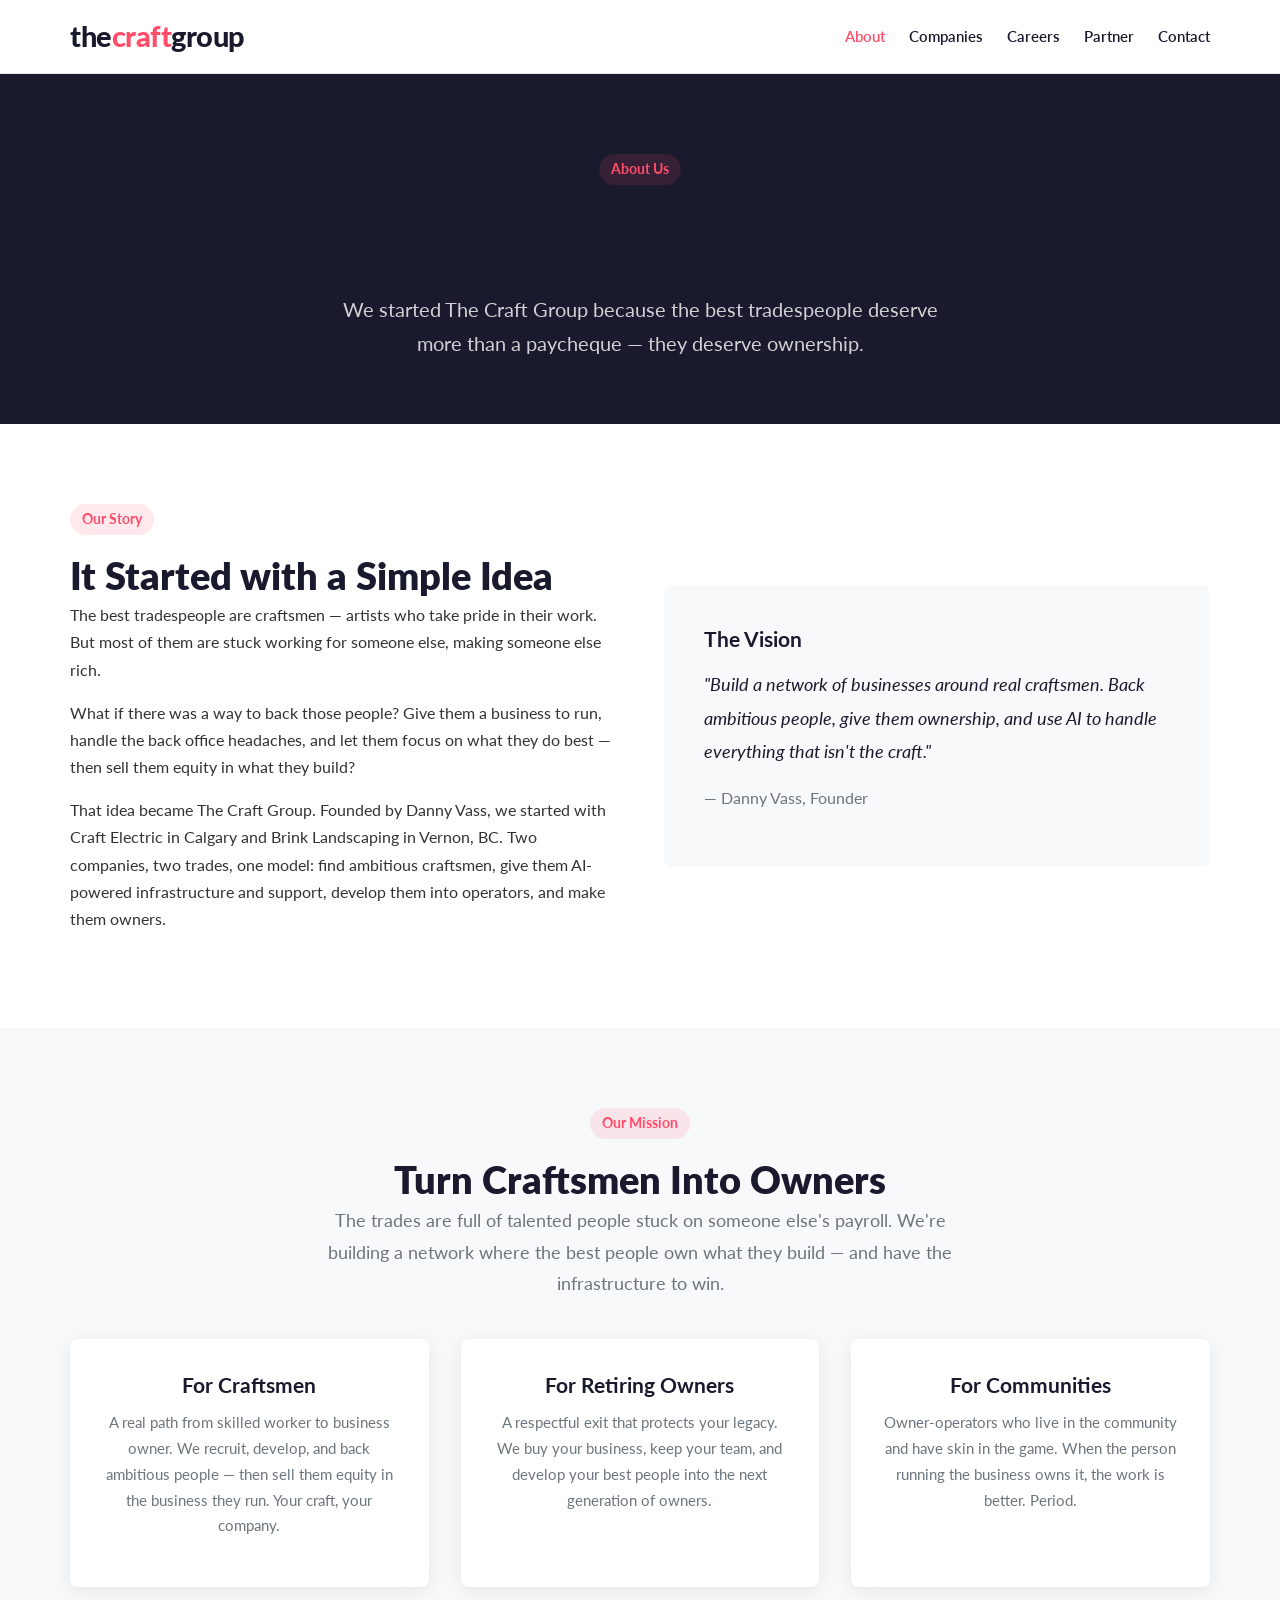
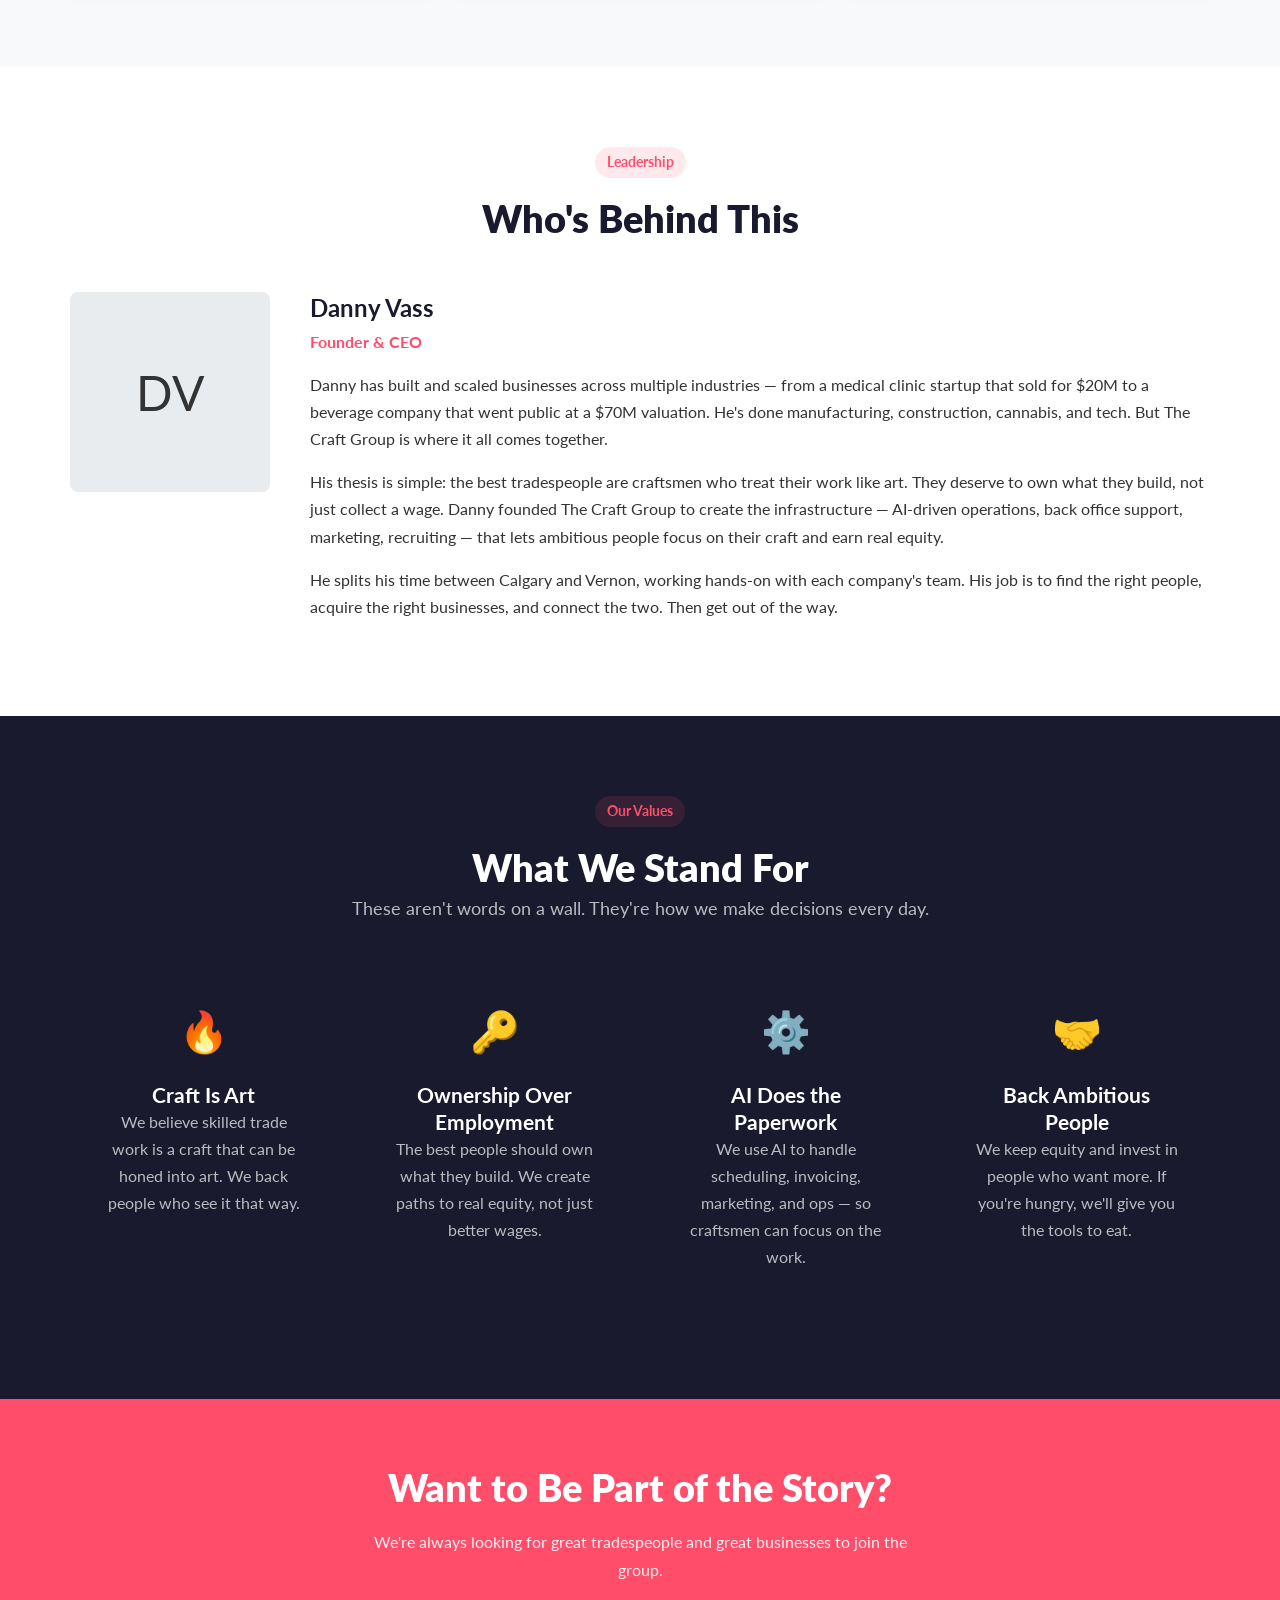
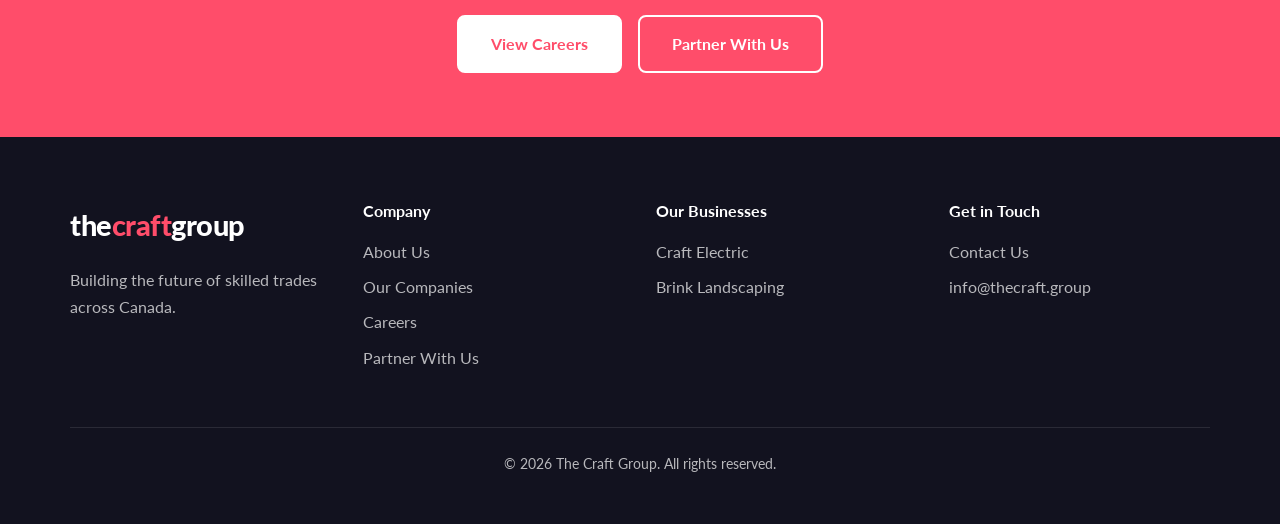
==== commit 31fc4e87: "Complete messaging overhaul: craftsmen become owners" ====
--- a/about.html
+++ b/about.html
@@ -35,8 +35,8 @@
   <section class="page-hero">
     <div class="container">
       <span class="tag">About Us</span>
-      <h1>Built by Tradespeople,<br>for Tradespeople</h1>
-      <p>We started The Craft Group because the skilled trades deserve better — better pay, better tools, and better leadership.</p>
+      <h1>Built Around Real Craftsmen</h1>
+      <p>We started The Craft Group because the best tradespeople deserve more than a paycheque — they deserve ownership.</p>
     </div>
   </section>
 
@@ -46,14 +46,14 @@
       <div class="two-col">
         <div>
           <span class="tag">Our Story</span>
-          <h2>It Started with a Simple Question</h2>
-          <p>What would happen if someone built a group of trade service companies that actually put people first?</p>
-          <p>Not a holding company chasing margins. Not a private equity rollup squeezing every dollar out of acquired businesses. Something different — a group that pays well, invests in technology, and treats skilled tradespeople like the professionals they are.</p>
-          <p>That question became The Craft Group. Founded by Danny Vass, we started with Craft Electric in Calgary and Brink Landscaping in Vernon, BC. Two companies, two trades, one philosophy: hire great people, pay them well, give them the tools to do amazing work, and use modern technology to handle the rest.</p>
+          <h2>It Started with a Simple Idea</h2>
+          <p>The best tradespeople are craftsmen — artists who take pride in their work. But most of them are stuck working for someone else, making someone else rich.</p>
+          <p>What if there was a way to back those people? Give them a business to run, handle the back office headaches, and let them focus on what they do best — then sell them equity in what they build?</p>
+          <p>That idea became The Craft Group. Founded by Danny Vass, we started with Craft Electric in Calgary and Brink Landscaping in Vernon, BC. Two companies, two trades, one model: find ambitious craftsmen, give them AI-powered infrastructure and support, develop them into operators, and make them owners.</p>
         </div>
         <div style="background:var(--light);border-radius:var(--radius);padding:2.5rem">
           <h3 style="margin-bottom:1rem">The Vision</h3>
-          <p style="font-size:1.15rem;font-style:italic;color:var(--dark);line-height:1.8">"Multiple service businesses that leverage AI and hire great folks for high wages to do amazing work."</p>
+          <p style="font-size:1.15rem;font-style:italic;color:var(--dark);line-height:1.8">"Build a network of businesses around real craftsmen. Back ambitious people, give them ownership, and use AI to handle everything that isn't the craft."</p>
           <p style="margin-top:1rem;color:var(--gray)">— Danny Vass, Founder</p>
         </div>
       </div>
@@ -64,20 +64,20 @@
   <section class="section bg-light">
     <div class="container text-center">
       <span class="tag">Our Mission</span>
-      <h2>Make Skilled Trades the Career of Choice</h2>
-      <p class="subtitle">Too many talented people leave the trades because of low pay, bad management, or dead-end jobs. We're building the alternative — companies where skilled work is valued, compensated, and respected.</p>
+      <h2>Turn Craftsmen Into Owners</h2>
+      <p class="subtitle">The trades are full of talented people stuck on someone else's payroll. We're building a network where the best people own what they build — and have the infrastructure to win.</p>
       <div class="grid-3">
         <div class="card">
-          <h3>For Workers</h3>
-          <p>Competitive wages, clear advancement, modern equipment, and a culture that treats you like an adult. No drama, no games — just good work and fair pay.</p>
+          <h3>For Craftsmen</h3>
+          <p>A real path from skilled worker to business owner. We recruit, develop, and back ambitious people — then sell them equity in the business they run. Your craft, your company.</p>
         </div>
         <div class="card">
-          <h3>For Owners</h3>
-          <p>A respectful exit or partnership. We buy your business, keep your team, protect your brand, and bring the resources to grow what you started.</p>
+          <h3>For Retiring Owners</h3>
+          <p>A respectful exit that protects your legacy. We buy your business, keep your team, and develop your best people into the next generation of owners.</p>
         </div>
         <div class="card">
           <h3>For Communities</h3>
-          <p>Reliable, high-quality service from local teams who are invested in the communities they serve. Better businesses mean better neighbourhoods.</p>
+          <p>Owner-operators who live in the community and have skin in the game. When the person running the business owns it, the work is better. Period.</p>
         </div>
       </div>
     </div>
@@ -95,9 +95,9 @@
         <div class="leader-info">
           <h3>Danny Vass</h3>
           <div class="role">Founder & CEO</div>
-          <p>Danny started his career in the trades and never forgot what it felt like to work hard for someone who didn't value the work. After years of building and running businesses, he founded The Craft Group to create the kind of companies he wished he'd worked for when he was coming up.</p>
-          <p>He's hands-on, tech-forward, and relentlessly focused on two things: taking care of the people who do the work, and building businesses that last. Danny splits his time between Calgary and Vernon, working directly with each company's team to make sure the vision stays real.</p>
-          <p>His approach is simple: find good businesses, keep their people, upgrade their tools, and get out of the way. The skilled trades built this country — Danny believes they deserve leadership that acts like it.</p>
+          <p>Danny has built and scaled businesses across multiple industries — from a medical clinic startup that sold for $20M to a beverage company that went public at a $70M valuation. He's done manufacturing, construction, cannabis, and tech. But The Craft Group is where it all comes together.</p>
+          <p>His thesis is simple: the best tradespeople are craftsmen who treat their work like art. They deserve to own what they build, not just collect a wage. Danny founded The Craft Group to create the infrastructure — AI-driven operations, back office support, marketing, recruiting — that lets ambitious people focus on their craft and earn real equity.</p>
+          <p>He splits his time between Calgary and Vernon, working hands-on with each company's team. His job is to find the right people, acquire the right businesses, and connect the two. Then get out of the way.</p>
         </div>
       </div>
     </div>
@@ -111,24 +111,24 @@
       <p class="subtitle" style="color:rgba(255,255,255,.7)">These aren't words on a wall. They're how we make decisions every day.</p>
       <div class="grid-4">
         <div class="value-card">
-          <div class="value-icon">💪</div>
-          <h3>Respect the Trade</h3>
-          <p style="color:rgba(255,255,255,.7)">Skilled work has dignity. Every decision we make starts with respecting the people who do it.</p>
+          <div class="value-icon">🔥</div>
+          <h3>Craft Is Art</h3>
+          <p style="color:rgba(255,255,255,.7)">We believe skilled trade work is a craft that can be honed into art. We back people who see it that way.</p>
         </div>
         <div class="value-card">
-          <div class="value-icon">💵</div>
-          <h3>Pay What It's Worth</h3>
-          <p style="color:rgba(255,255,255,.7)">We don't lowball. Good people cost money, and they're worth every dollar.</p>
+          <div class="value-icon">🔑</div>
+          <h3>Ownership Over Employment</h3>
+          <p style="color:rgba(255,255,255,.7)">The best people should own what they build. We create paths to real equity, not just better wages.</p>
         </div>
         <div class="value-card">
           <div class="value-icon">⚙️</div>
-          <h3>Build Smart</h3>
-          <p style="color:rgba(255,255,255,.7)">We use AI and modern tools to handle paperwork and logistics — so tradespeople can focus on their craft.</p>
+          <h3>AI Does the Paperwork</h3>
+          <p style="color:rgba(255,255,255,.7)">We use AI to handle scheduling, invoicing, marketing, and ops — so craftsmen can focus on the work.</p>
         </div>
         <div class="value-card">
           <div class="value-icon">🤝</div>
-          <h3>Keep It Straight</h3>
-          <p style="color:rgba(255,255,255,.7)">No corporate speak. No hidden agendas. We say what we mean and do what we say.</p>
+          <h3>Back Ambitious People</h3>
+          <p style="color:rgba(255,255,255,.7)">We keep equity and invest in people who want more. If you're hungry, we'll give you the tools to eat.</p>
         </div>
       </div>
     </div>
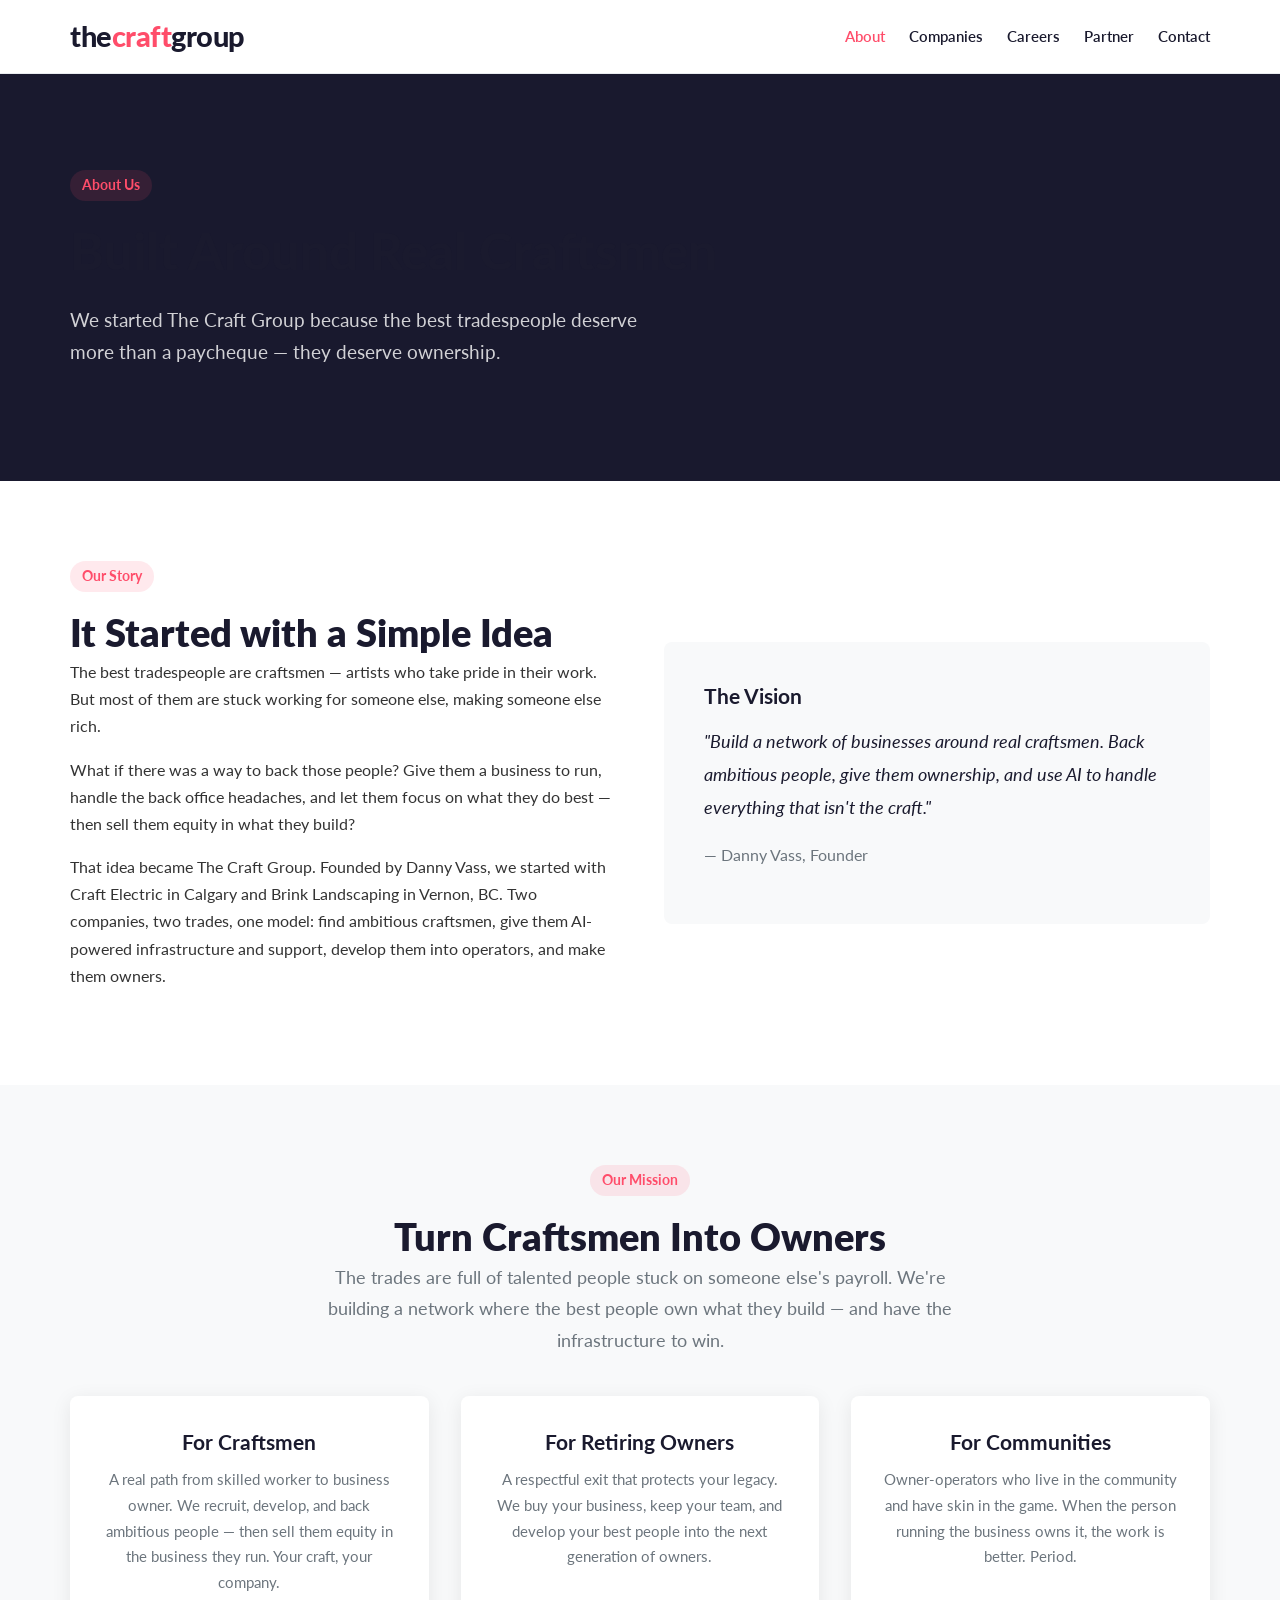
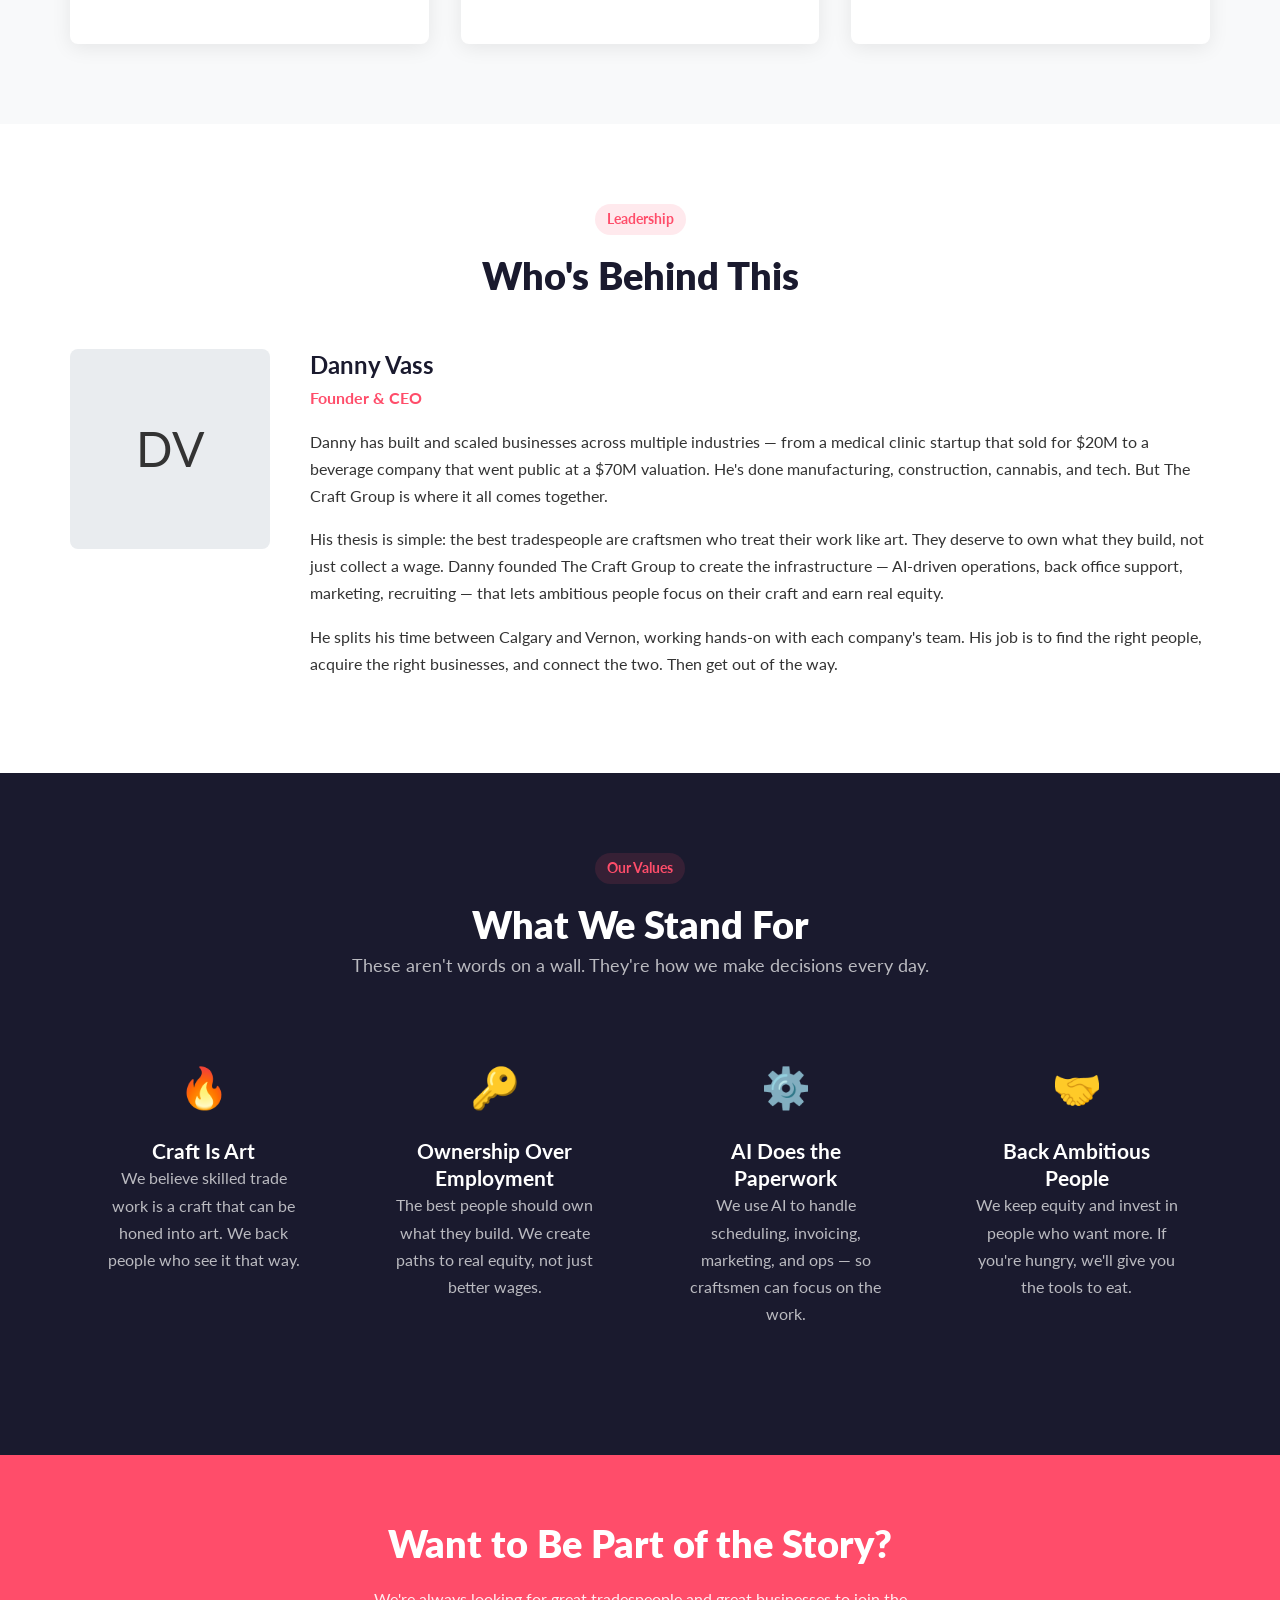
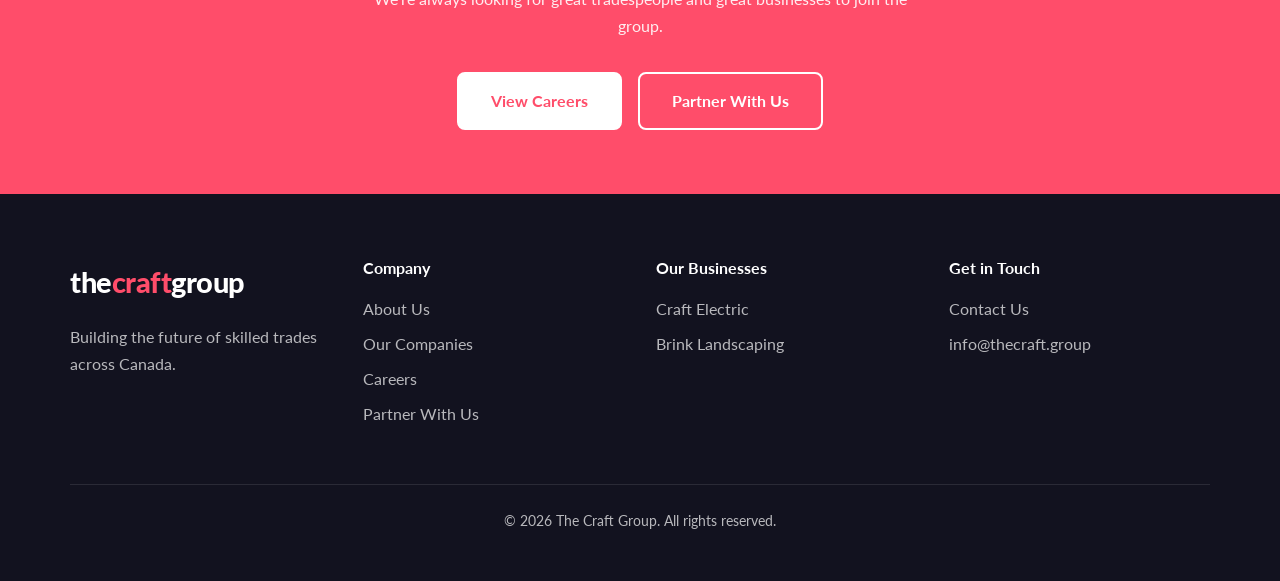
==== commit ee545117: "Unique hero videos per page: home, about, careers, partner, companies, contact" ====
--- a/about.html
+++ b/about.html
@@ -32,7 +32,10 @@
     </div>
   </nav>
 
-  <section class="page-hero">
+  <section class="hero">
+    <video class="hero-video" autoplay muted loop playsinline>
+      <source src="hero-about.mp4" type="video/mp4">
+    </video>
     <div class="container">
       <span class="tag">About Us</span>
       <h1>Built Around Real Craftsmen</h1>
--- a/styles.css
+++ b/styles.css
@@ -98,7 +98,8 @@
 /* ===== COMPANY CARD ===== */
 .company-card{border:2px solid var(--gray-light);border-radius:var(--radius);padding:2.5rem;transition:var(--transition);text-align:center}
 .company-card:hover{border-color:var(--primary);box-shadow:var(--shadow-hover);transform:translateY(-4px)}
-.company-card .company-logo{height:60px;width:auto;margin:0 auto 1rem;display:block;object-fit:contain}
+.company-card .company-logo{width:auto;max-width:90%;height:120px;margin:0 auto 1.5rem;display:block;object-fit:contain}
+.company-card .company-logo-brink{width:auto;max-width:90%;height:120px;margin:0 auto 1.5rem;display:block;object-fit:contain}
 /* Craft Electric brand: slate blue/gold #f5a623, dark #1f2328 */
 .brand-craft-electric{--brand:#1f2328;--brand-accent:#f5a623}
 /* Brink Landscaping brand: green #30813f, dark green #102c15, copper #c76a2a */
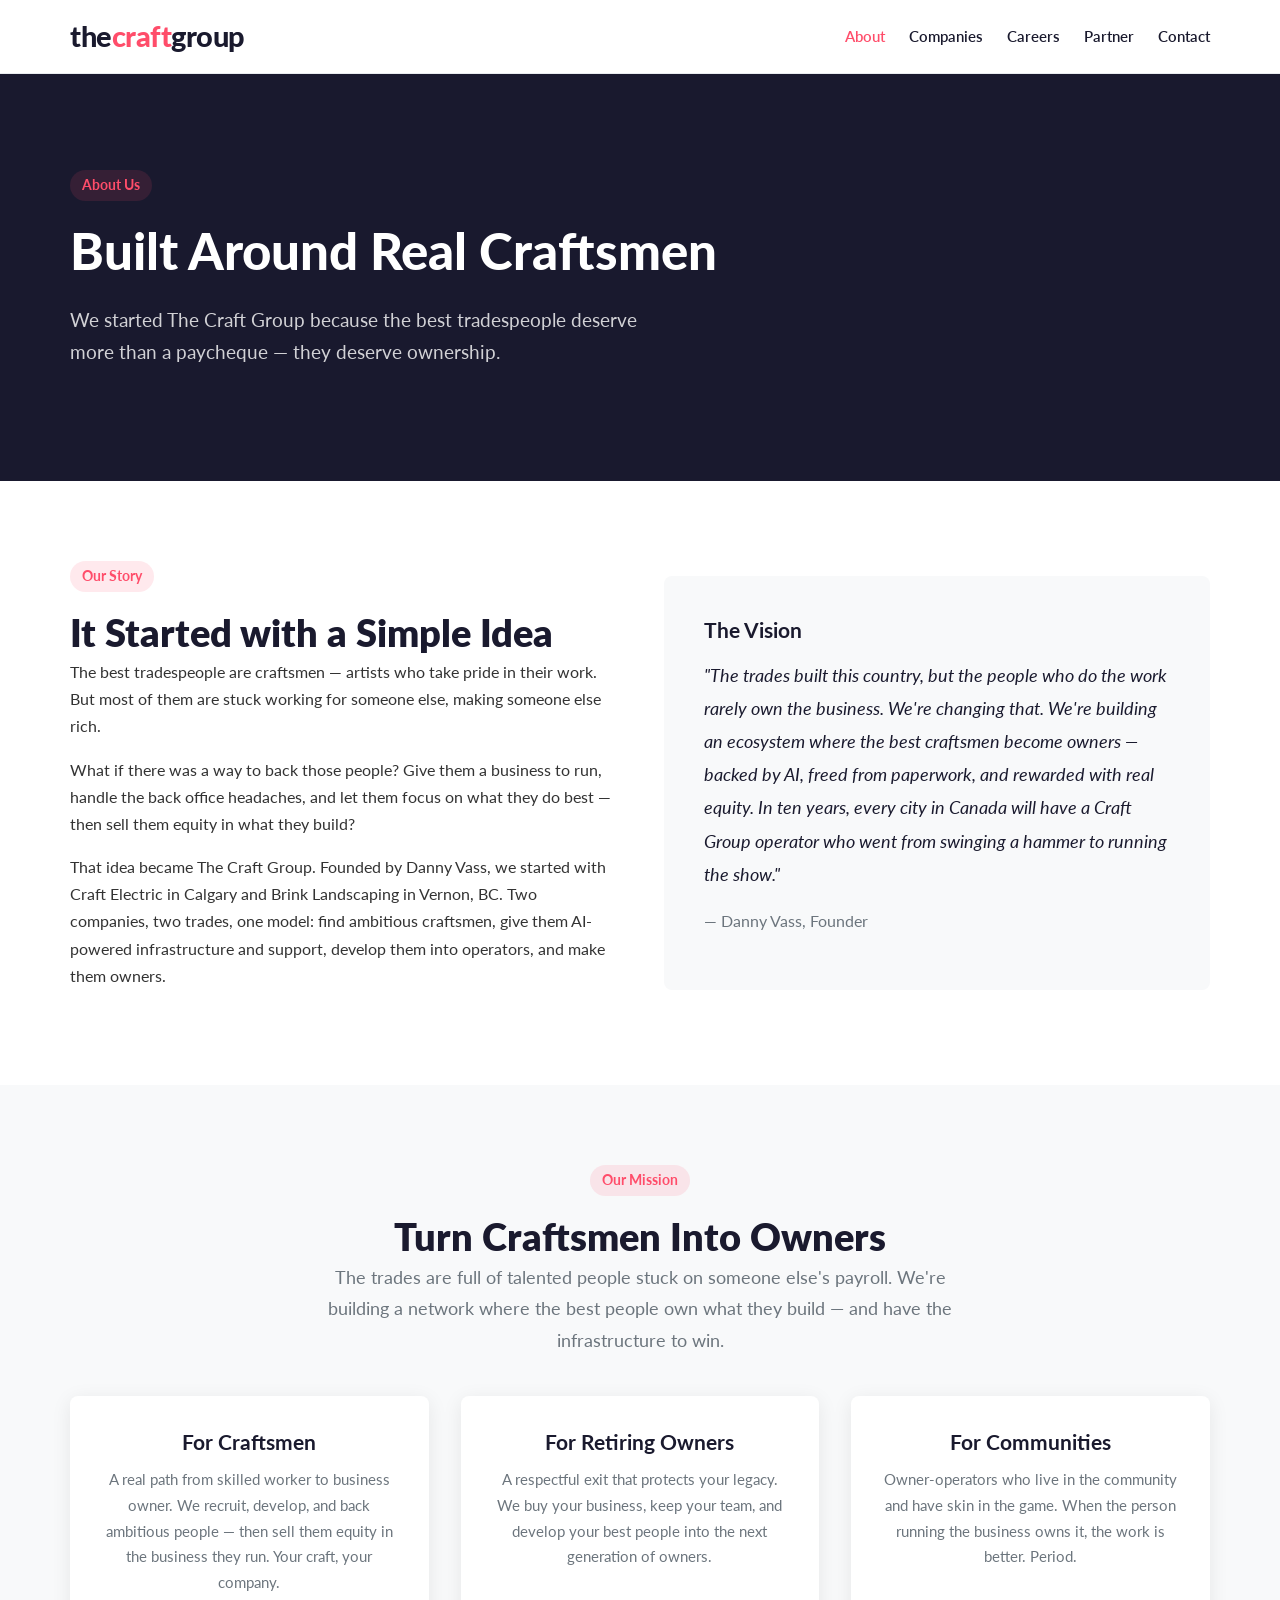
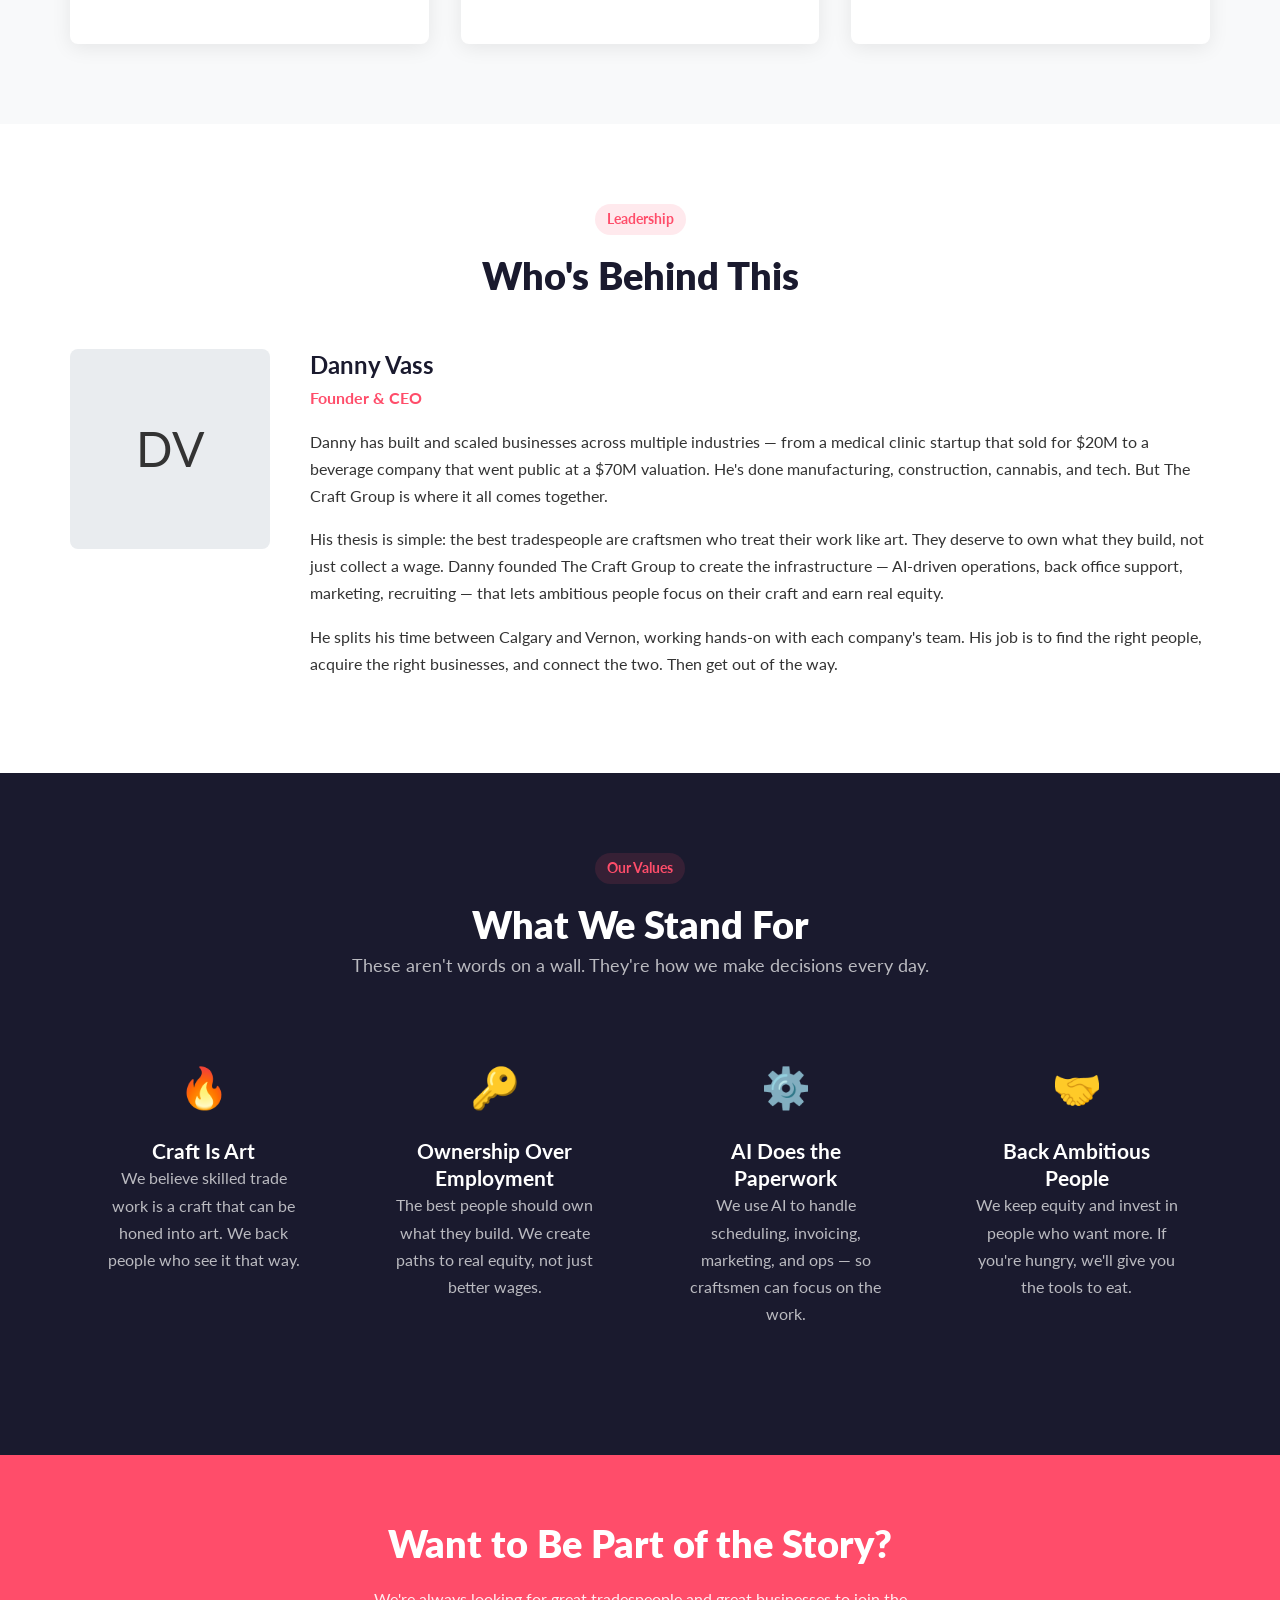
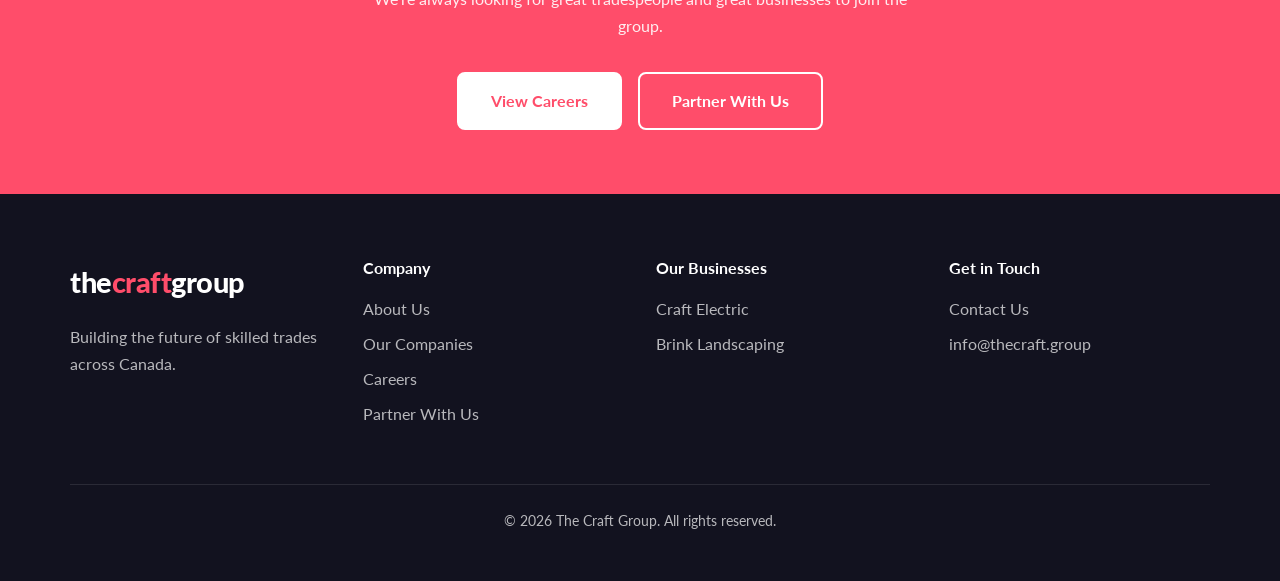
==== commit 1e03cf2b: "New trade videos (welding, carpenter, garden, worker), white hero text, visionary founder quote" ====
--- a/about.html
+++ b/about.html
@@ -56,7 +56,7 @@
         </div>
         <div style="background:var(--light);border-radius:var(--radius);padding:2.5rem">
           <h3 style="margin-bottom:1rem">The Vision</h3>
-          <p style="font-size:1.15rem;font-style:italic;color:var(--dark);line-height:1.8">"Build a network of businesses around real craftsmen. Back ambitious people, give them ownership, and use AI to handle everything that isn't the craft."</p>
+          <p style="font-size:1.15rem;font-style:italic;color:var(--dark);line-height:1.8">"The trades built this country, but the people who do the work rarely own the business. We're changing that. We're building an ecosystem where the best craftsmen become owners — backed by AI, freed from paperwork, and rewarded with real equity. In ten years, every city in Canada will have a Craft Group operator who went from swinging a hammer to running the show."</p>
           <p style="margin-top:1rem;color:var(--gray)">— Danny Vass, Founder</p>
         </div>
       </div>
--- a/styles.css
+++ b/styles.css
@@ -75,7 +75,7 @@
 .hero::before{content:'';position:absolute;top:0;left:0;width:100%;height:100%;background:rgba(26,26,46,.65);z-index:1}
 .hero .container{position:relative;z-index:2}
 .hero-video{position:absolute;top:0;left:0;width:100%;height:100%;object-fit:cover;z-index:0}
-.hero h1{margin-bottom:1.25rem}
+.hero h1{margin-bottom:1.25rem;color:var(--white)}
 .hero p{font-size:1.2rem;color:rgba(255,255,255,.8);max-width:600px;margin-bottom:2rem}
 .hero .btn-group{margin-top:.5rem}
 
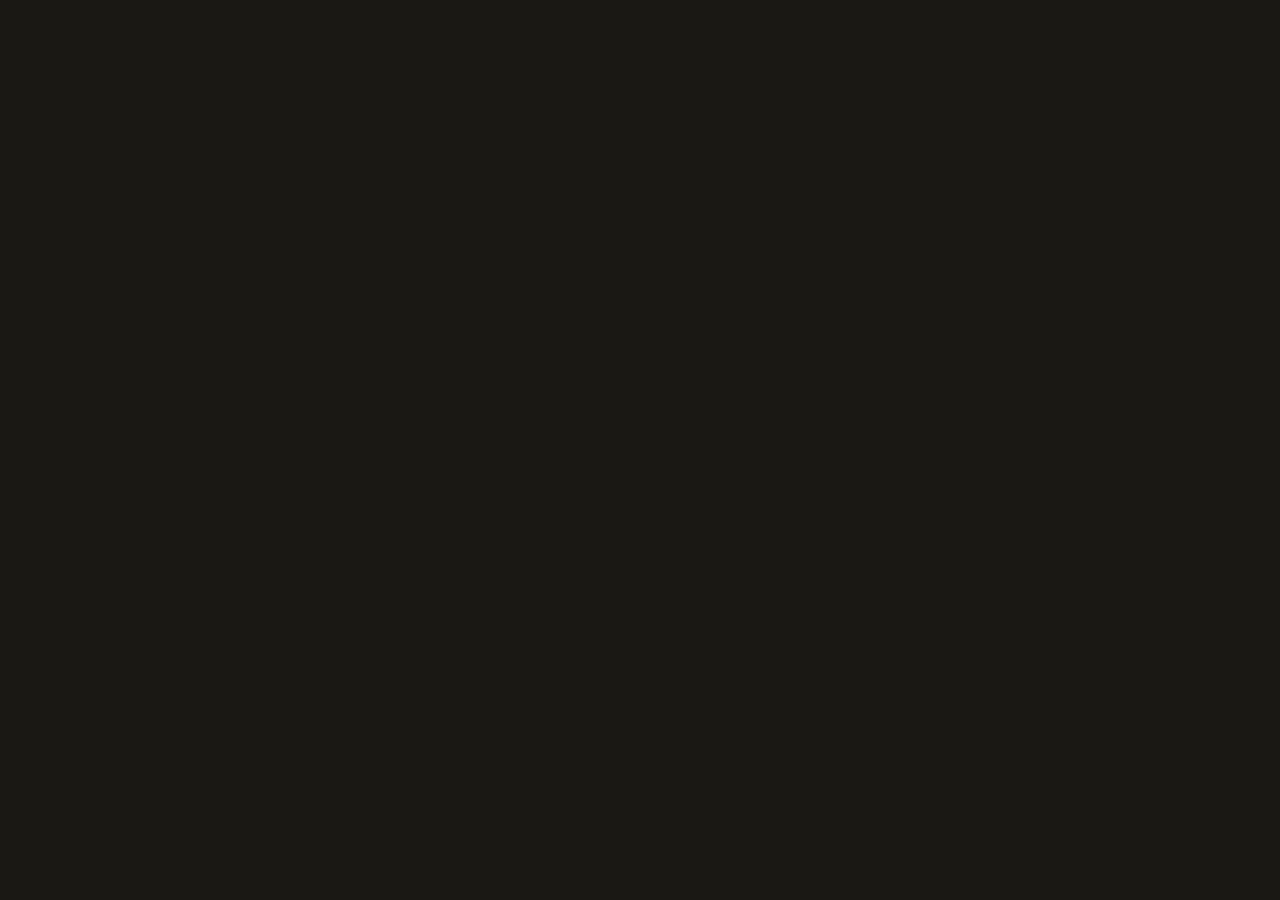
==== commit feba8f0d: "Migrate site to React/JSX architecture Replace 6 static HTML pages with React shells loading via Bab" ====
--- a/about.html
+++ b/about.html
@@ -1,195 +1,26 @@
-<!DOCTYPE html>
+<!doctype html>
 <html lang="en">
 <head>
-  <meta charset="UTF-8">
-  <meta name="viewport" content="width=device-width, initial-scale=1.0">
-  <link rel="icon" type="image/png" sizes="32x32" href="favicon-32.png">
-  <link rel="icon" type="image/png" sizes="16x16" href="favicon-16.png">
-  <link rel="apple-touch-icon" sizes="180x180" href="favicon-180.png">
-  <title>About — The Craft Group</title>
-  <meta name="description" content="The Craft Group was founded to build something better for Canadian tradespeople and the business owners who serve them.">
-  <meta property="og:title" content="About — The Craft Group">
-  <meta property="og:description" content="Our story, mission, and the people behind The Craft Group.">
-  <meta property="og:type" content="website">
-  <link rel="preconnect" href="https://fonts.googleapis.com">
-  <link href="https://fonts.googleapis.com/css2?family=Lato:wght@400;700;900&display=swap" rel="stylesheet">
-  <link rel="stylesheet" href="styles.css">
+<meta charset="utf-8" />
+<title>About — The Craft Group</title>
+<link rel="preconnect" href="https://fonts.googleapis.com">
+<link rel="preconnect" href="https://fonts.gstatic.com" crossorigin>
+<link href="https://fonts.googleapis.com/css2?family=Inter:ital,wght@0,300;0,400;0,500;0,600;0,700;0,800;1,400;1,500&family=JetBrains+Mono:wght@400;500;700&display=swap" rel="stylesheet">
+<style>
+  *, *::before, *::after { box-sizing: border-box; margin: 0; padding: 0; }
+  html, body { background: #1a1814; font-family: 'Inter', sans-serif; -webkit-font-smoothing: antialiased; }
+  a:hover { opacity: 0.85; transition: opacity 0.2s ease; }
+</style>
 </head>
 <body>
-
-  <nav class="nav">
-    <div class="container">
-      <a href="index.html" class="nav-logo">the <span class="craft">craft</span> group</a>
-      <div class="nav-links" id="navLinks">
-        <button class="nav-close" id="navClose" aria-label="Close menu">✕</button>
-        <a href="about.html" class="active">About</a>
-        <a href="companies.html">Companies</a>
-        <a href="careers.html">Careers</a>
-        <a href="partner.html">Partner</a>
-        <a href="contact.html">Contact</a>
-      </div>
-      <button class="nav-toggle" id="navToggle" aria-label="Open menu">☰</button>
-    </div>
-  </nav>
-
-  <section class="hero">
-    <video class="hero-video" autoplay muted loop playsinline>
-      <source src="hero-about.mp4" type="video/mp4">
-    </video>
-    <div class="container">
-      <span class="tag">About Us</span>
-      <h1>Built Around Real Craftsmen</h1>
-      <p>We started The Craft Group because the best tradespeople deserve more than a paycheque — they deserve ownership.</p>
-    </div>
-  </section>
-
-  <!-- STORY -->
-  <section class="section">
-    <div class="container">
-      <div class="two-col">
-        <div>
-          <span class="tag">Our Story</span>
-          <h2>It Started with a Simple Idea</h2>
-          <p>The best tradespeople are craftsmen — artists who take pride in their work. But most of them are stuck working for someone else, making someone else rich.</p>
-          <p>What if there was a way to back those people? Give them a business to run, handle the back office headaches, and let them focus on what they do best — then sell them equity in what they build?</p>
-          <p>That idea became The Craft Group. Founded by Danny Vass, we started with Craft Electric in Calgary and Brink Landscaping in Vernon, BC. Two companies, two trades, one model: find ambitious craftsmen, give them AI-powered infrastructure and support, develop them into operators, and make them owners.</p>
-        </div>
-        <div style="background:var(--light);border-radius:var(--radius);padding:2.5rem">
-          <h3 style="margin-bottom:1rem">The Vision</h3>
-          <p style="font-size:1.15rem;font-style:italic;color:var(--dark);line-height:1.8">"The trades built this country, but the people who do the work rarely own the business. We're changing that. We're building an ecosystem where the best craftsmen become owners — backed by AI, freed from paperwork, and rewarded with real equity. In ten years, every city in Canada will have a Craft Group operator who went from swinging a hammer to running the show."</p>
-          <p style="margin-top:1rem;color:var(--gray)">— Danny Vass, Founder</p>
-        </div>
-      </div>
-    </div>
-  </section>
-
-  <!-- MISSION -->
-  <section class="section bg-light">
-    <div class="container text-center">
-      <span class="tag">Our Mission</span>
-      <h2>Turn Craftsmen Into Owners</h2>
-      <p class="subtitle">The trades are full of talented people stuck on someone else's payroll. We're building a network where the best people own what they build — and have the infrastructure to win.</p>
-      <div class="grid-3">
-        <div class="card">
-          <h3>For Craftsmen</h3>
-          <p>A real path from skilled worker to business owner. We recruit, develop, and back ambitious people — then sell them equity in the business they run. Your craft, your company.</p>
-        </div>
-        <div class="card">
-          <h3>For Retiring Owners</h3>
-          <p>A respectful exit that protects your legacy. We buy your business, keep your team, and develop your best people into the next generation of owners.</p>
-        </div>
-        <div class="card">
-          <h3>For Communities</h3>
-          <p>Owner-operators who live in the community and have skin in the game. When the person running the business owns it, the work is better. Period.</p>
-        </div>
-      </div>
-    </div>
-  </section>
-
-  <!-- LEADERSHIP -->
-  <section class="section">
-    <div class="container">
-      <div class="text-center" style="margin-bottom:3rem">
-        <span class="tag">Leadership</span>
-        <h2>Who's Behind This</h2>
-      </div>
-      <div class="leader">
-        <div class="leader-photo">DV</div>
-        <div class="leader-info">
-          <h3>Danny Vass</h3>
-          <div class="role">Founder & CEO</div>
-          <p>Danny has built and scaled businesses across multiple industries — from a medical clinic startup that sold for $20M to a beverage company that went public at a $70M valuation. He's done manufacturing, construction, cannabis, and tech. But The Craft Group is where it all comes together.</p>
-          <p>His thesis is simple: the best tradespeople are craftsmen who treat their work like art. They deserve to own what they build, not just collect a wage. Danny founded The Craft Group to create the infrastructure — AI-driven operations, back office support, marketing, recruiting — that lets ambitious people focus on their craft and earn real equity.</p>
-          <p>He splits his time between Calgary and Vernon, working hands-on with each company's team. His job is to find the right people, acquire the right businesses, and connect the two. Then get out of the way.</p>
-        </div>
-      </div>
-    </div>
-  </section>
-
-  <!-- VALUES -->
-  <section class="section bg-dark">
-    <div class="container text-center">
-      <span class="tag">Our Values</span>
-      <h2>What We Stand For</h2>
-      <p class="subtitle" style="color:rgba(255,255,255,.7)">These aren't words on a wall. They're how we make decisions every day.</p>
-      <div class="grid-4">
-        <div class="value-card">
-          <div class="value-icon">🔥</div>
-          <h3>Craft Is Art</h3>
-          <p style="color:rgba(255,255,255,.7)">We believe skilled trade work is a craft that can be honed into art. We back people who see it that way.</p>
-        </div>
-        <div class="value-card">
-          <div class="value-icon">🔑</div>
-          <h3>Ownership Over Employment</h3>
-          <p style="color:rgba(255,255,255,.7)">The best people should own what they build. We create paths to real equity, not just better wages.</p>
-        </div>
-        <div class="value-card">
-          <div class="value-icon">⚙️</div>
-          <h3>AI Does the Paperwork</h3>
-          <p style="color:rgba(255,255,255,.7)">We use AI to handle scheduling, invoicing, marketing, and ops — so craftsmen can focus on the work.</p>
-        </div>
-        <div class="value-card">
-          <div class="value-icon">🤝</div>
-          <h3>Back Ambitious People</h3>
-          <p style="color:rgba(255,255,255,.7)">We keep equity and invest in people who want more. If you're hungry, we'll give you the tools to eat.</p>
-        </div>
-      </div>
-    </div>
-  </section>
-
-  <!-- CTA -->
-  <section class="cta-band">
-    <div class="container">
-      <h2>Want to Be Part of the Story?</h2>
-      <p>We're always looking for great tradespeople and great businesses to join the group.</p>
-      <div class="btn-group center">
-        <a href="careers.html" class="btn">View Careers</a>
-        <a href="partner.html" class="btn" style="background:transparent;border-color:#fff;color:#fff">Partner With Us</a>
-      </div>
-    </div>
-  </section>
-
-  <footer class="footer">
-    <div class="container">
-      <div class="footer-grid">
-        <div>
-          <div class="nav-logo" style="margin-bottom:1rem;color:#fff;font-size:1.8rem">the <span class="craft" style="color:var(--primary)">craft</span> group</div>
-          <p>Building the future of skilled trades across Canada.</p>
-        </div>
-        <div>
-          <h4>Company</h4>
-          <ul class="footer-links">
-            <li><a href="about.html">About Us</a></li>
-            <li><a href="companies.html">Our Companies</a></li>
-            <li><a href="careers.html">Careers</a></li>
-            <li><a href="partner.html">Partner With Us</a></li>
-          </ul>
-        </div>
-        <div>
-          <h4>Our Businesses</h4>
-          <ul class="footer-links">
-            <li><a href="https://craftelectric.ca" target="_blank">Craft Electric</a></li>
-            <li><a href="https://brinklandscaping.com" target="_blank">Brink Landscaping</a></li>
-          </ul>
-        </div>
-        <div>
-          <h4>Get in Touch</h4>
-          <ul class="footer-links">
-            <li><a href="contact.html">Contact Us</a></li>
-            <li><a href="mailto:info@thecraft.group">info@thecraft.group</a></li>
-          </ul>
-        </div>
-      </div>
-      <div class="footer-bottom">
-        <p>&copy; 2026 The Craft Group. All rights reserved.</p>
-      </div>
-    </div>
-  </footer>
-
-  <script>
-    const toggle=document.getElementById('navToggle');const links=document.getElementById('navLinks');const close=document.getElementById('navClose');
-    toggle.addEventListener('click',()=>links.classList.add('open'));close.addEventListener('click',()=>links.classList.remove('open'));
-    links.querySelectorAll('a').forEach(a=>a.addEventListener('click',()=>links.classList.remove('open')));
-  </script>
+<div id="root"></div>
+<script src="https://unpkg.com/react@18.3.1/umd/react.development.js" integrity="sha384-hD6/rw4ppMLGNu3tX5cjIb+uRZ7UkRJ6BPkLpg4hAu/6onKUg4lLsHAs9EBPT82L" crossorigin="anonymous"></script>
+<script src="https://unpkg.com/react-dom@18.3.1/umd/react-dom.development.js" integrity="sha384-u6aeetuaXnQ38mYT8rp6sbXaQe3NL9t+IBXmnYxwkUI2Hw4bsp2Wvmx4yRQF1uAm" crossorigin="anonymous"></script>
+<script src="https://unpkg.com/@babel/standalone@7.29.0/babel.min.js" integrity="sha384-m08KidiNqLdpJqLq95G/LEi8Qvjl/xUYll3QILypMoQ65QorJ9Lvtp2RXYGBFj1y" crossorigin="anonymous"></script>
+<script type="text/babel" src="shared.jsx"></script>
+<script type="text/babel" src="about.jsx"></script>
+<script type="text/babel">
+  ReactDOM.createRoot(document.getElementById('root')).render(<About />);
+</script>
 </body>
 </html>
